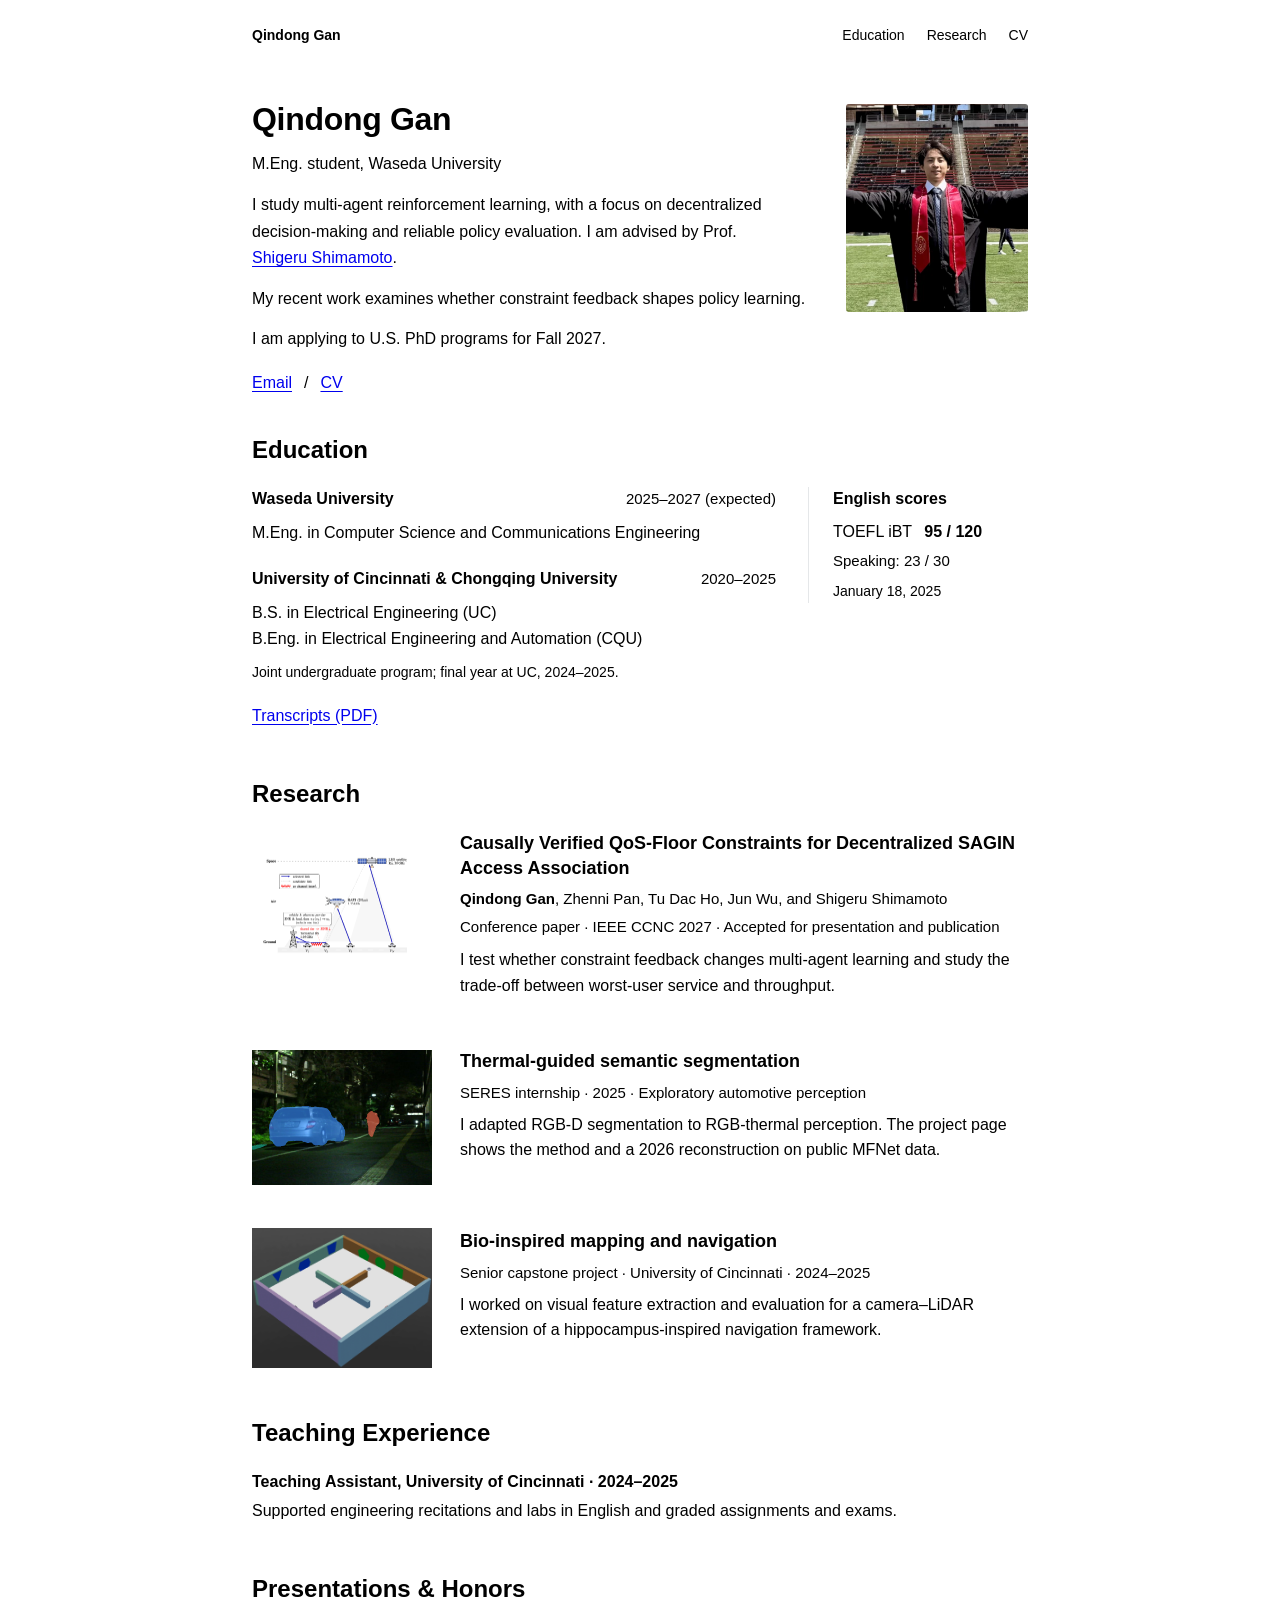
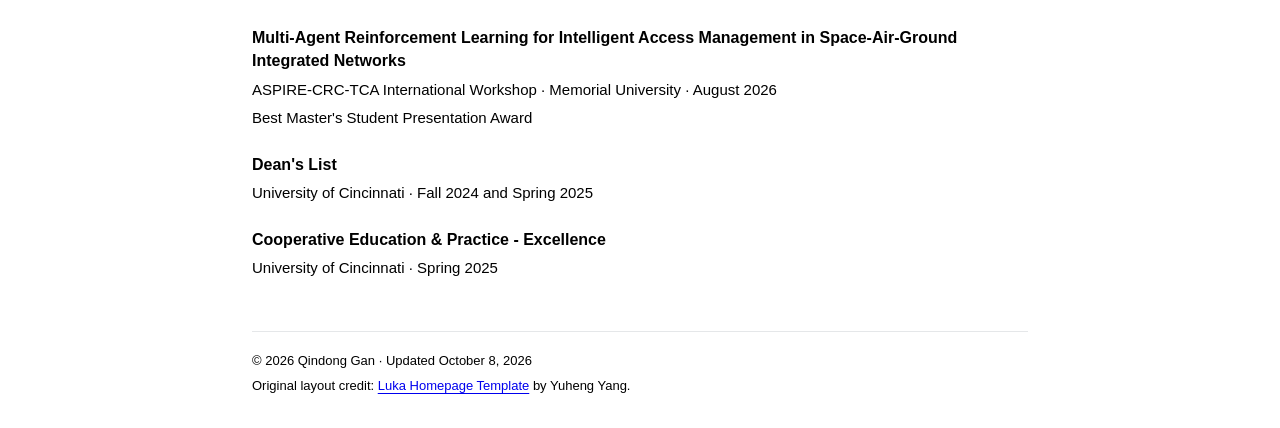
==== index.html @ e1d9bfa5 "Publish Qindong Gan's Website" ====
<!DOCTYPE html>
<html lang="en">
<head>
<meta charset="utf-8">
<meta name="viewport" content="width=device-width, initial-scale=1">
<meta name="description" content="Qindong Gan studies multi-agent reinforcement learning, decentralized decision-making, and reliable policy evaluation at Waseda University.">
<title>Qindong Gan's Website</title>
<link rel="icon" href="assets/favicon.svg" type="image/svg+xml">
<meta property="og:type" content="website">
<meta property="og:locale" content="en_US">
<meta property="og:title" content="Qindong Gan's Website">
<meta property="og:description" content="Qindong Gan studies multi-agent reinforcement learning, decentralized decision-making, and reliable policy evaluation at Waseda University.">
<meta property="og:url" content="https://ganqindong.github.io/">
<meta property="og:image" content="https://ganqindong.github.io/profile-photo.webp">
<meta property="og:image:alt" content="Qindong Gan at graduation">
<meta property="og:image:width" content="846">
<meta property="og:image:height" content="794">
<link rel="stylesheet" href="assets/site.css?v=20261008-polish">
</head>
<body>
<a class="skip-link" href="#about">Skip to content</a>
<div class="page">
<nav class="site-nav" aria-label="Main navigation">
<a class="home-link" href="./">Qindong Gan</a>
<div class="nav-links"><a href="#education">Education</a><a href="#research">Research</a><a href="Qindong_Gan_CV.pdf">CV</a></div>
</nav>
<main>
<header class="intro" id="about">
<div class="intro-copy">
<h1>Qindong Gan</h1>
<p class="role">M.Eng. student, Waseda University</p>
<div class="bio">
<p>I study multi-agent reinforcement learning, with a focus on decentralized decision-making and reliable policy evaluation. I am advised by Prof. <a href="https://www.shimamotolab.sci.waseda.ac.jp/shigeru-shimamoto/">Shigeru Shimamoto</a>.</p>
<p>My recent work examines whether constraint feedback shapes policy learning.</p>
<p class="availability">I am applying to U.S. PhD programs for Fall 2027.</p>
<nav class="contact-links" aria-label="Contact and profile links"><a href="mailto:ganqindong@fuji.waseda.jp">Email</a><a href="Qindong_Gan_CV.pdf">CV</a></nav>
</div>
</div>
<div class="portrait"><img src="profile-photo.webp" alt="Qindong Gan at graduation" width="846" height="794"></div>
</header>
<section id="education" aria-labelledby="education-title">
<h2 id="education-title">Education</h2>
<div class="education-grid">
<div>
<div class="education-list">
<div class="education-item"><h3>Waseda University</h3><span class="date">2025–2027 (expected)</span><p>M.Eng. in Computer Science and Communications Engineering</p></div>
<div class="education-item"><h3>University of Cincinnati &amp; Chongqing University</h3><span class="date">2020–2025</span><p>B.S. in Electrical Engineering (UC)<br>B.Eng. in Electrical Engineering and Automation (CQU)</p><p class="education-context">Joint undergraduate program; final year at UC, 2024–2025.</p></div>
</div>
<nav class="education-links inline-links" aria-label="Application materials"><a href="materials/Qindong_Gan_Transcripts.pdf" title="Public copy with personal identifiers removed" aria-label="Download public transcripts with personal identifiers removed">Transcripts (PDF)</a></nav>
</div>
<aside class="english-scores" aria-labelledby="english-title">
<h3 id="english-title">English scores</h3>
<p class="test-total">TOEFL iBT <strong>95 / 120</strong></p>
<p class="test-speaking">Speaking: 23 / 30</p>
<p class="test-date">January 18, 2025</p>
</aside>
</div>
</section>
<section id="research" aria-labelledby="research-title">
<h2 id="research-title">Research</h2>
<div class="project-list">
<article class="publication project-row" id="ccnc-project">
<a class="project-thumb" href="projects/constraint-feedback.html" aria-label="View the constraint feedback project"><img src="assets/projects/ccnc-system.png" alt="Satellite, aerial, and ground access links in the SAGIN simulation" width="720" height="450"></a>
<div>
<h3 id="publications"><a href="projects/constraint-feedback.html">Causally Verified QoS-Floor Constraints for Decentralized SAGIN Access Association</a></h3>
<p class="authors"><strong>Qindong Gan</strong>, Zhenni Pan, Tu Dac Ho, Jun Wu, and Shigeru Shimamoto</p>
<p class="venue">Conference paper · IEEE CCNC 2027 · Accepted for presentation and publication</p>
<p>I test whether constraint feedback changes multi-agent learning and study the trade-off between worst-user service and throughput.</p>
</div>
</article>
<article class="project-row" id="segmentation-project">
<a class="project-thumb" href="projects/rgb-thermal.html" aria-label="View the thermal-guided segmentation demonstration"><img src="assets/projects/01335N-prediction-overlay.png" loading="lazy" alt="Nighttime MFNet scene with predicted cars in blue and a person in orange, from the 2026 public-data reconstruction" width="640" height="480"></a>
<div>
<h3><a href="projects/rgb-thermal.html">Thermal-guided semantic segmentation</a></h3>
<p class="meta">SERES internship · 2025 · Exploratory automotive perception</p>
<p>I adapted RGB-D segmentation to RGB-thermal perception. The project page shows the method and a 2026 reconstruction on public MFNet data.</p>
</div>
</article>
<article class="project-row" id="robot-project">
<a class="project-thumb scene" href="projects/robot-mapping.html" aria-label="View the bio-inspired robot mapping project"><img src="assets/projects/robot-cross-arena.png" loading="lazy" alt="Webots arena with colored landmarks and a central obstacle used in the capstone evaluation" width="800" height="639"></a>
<div>
<h3><a href="projects/robot-mapping.html">Bio-inspired mapping and navigation</a></h3>
<p class="meta">Senior capstone project · University of Cincinnati · 2024–2025</p>
<p>I worked on visual feature extraction and evaluation for a camera–LiDAR extension of a hippocampus-inspired navigation framework.</p>
</div>
</article>
</div>
</section>
<section id="teaching" aria-labelledby="teaching-title">
<h2 id="teaching-title">Teaching Experience</h2>
<article class="activity-item">
<h3>Teaching Assistant, University of Cincinnati · 2024–2025</h3>
<p>Supported engineering recitations and labs in English and graded assignments and exams.</p>
</article>
</section>
<section id="presentations-honors" aria-labelledby="activities-title">
<h2 id="activities-title">Presentations &amp; Honors</h2>
<div class="activity-list">
<article class="activity-item">
<h3>Multi-Agent Reinforcement Learning for Intelligent Access Management in Space-Air-Ground Integrated Networks</h3>
<p class="activity-meta">ASPIRE-CRC-TCA International Workshop · Memorial University · August 2026</p>
<p class="activity-award">Best Master's Student Presentation Award</p>
</article>
<article class="activity-item">
<h3>Dean's List</h3>
<p class="activity-meta">University of Cincinnati · Fall 2024 and Spring 2025</p>
</article>
<article class="activity-item">
<h3>Cooperative Education &amp; Practice - Excellence</h3>
<p class="activity-meta">University of Cincinnati · Spring 2025</p>
</article>
</div>
</section>
</main>
<footer><p>© 2026 Qindong Gan · Updated October 8, 2026</p><p>Original layout credit: <a href="https://github.com/wzsyyh/luka-homepage-template">Luka Homepage Template</a> by Yuheng Yang.</p></footer>
</div>
</body>
</html>
---- assets/site.css ----
:root{color-scheme:light;--ink:#000;--muted:var(--ink);--link:#0000ee;--rule:#e5e7e9}
*{box-sizing:border-box}
html{scroll-behavior:auto}
body{margin:0;background:#fff;color:var(--ink);font:16px/1.65 Arial,Helvetica,sans-serif;-webkit-font-smoothing:antialiased}
a{color:var(--link);text-decoration:underline;text-underline-offset:3px}
a:hover{text-decoration-thickness:2px}
a:focus-visible{outline:2px solid var(--link);outline-offset:5px}
img{display:block;max-width:100%;height:auto}
p{margin:0 0 14px}
h1,h2{font-family:Arial,Helvetica,sans-serif;font-weight:700;font-style:normal}
em,i{font-style:normal}
strong{font-weight:700}
h1{margin:0 0 12px;font-size:32px;line-height:1.25;letter-spacing:-.3px}
h2{margin:0 0 22px;font-size:24px;line-height:1.25;letter-spacing:0}
h3{margin:0 0 7px;font-size:18px;line-height:1.45;font-weight:600}
section{margin:0 0 50px;scroll-margin-top:28px}
.page{width:100%;max-width:840px;margin:auto;padding:0 32px}
.site-nav{display:flex;justify-content:space-between;align-items:center;gap:20px;padding:24px 0;font-size:14px}
.site-nav .home-link{color:var(--ink);font-weight:700;white-space:nowrap}
.site-nav a,.project-row h3 a{text-decoration:none}
.site-nav a:hover,.project-row h3 a:hover,.project-row h3 a:focus-visible{text-decoration:underline}
.nav-links{display:flex;flex-wrap:wrap;gap:22px}
.nav-links a{color:var(--ink)}
.skip-link{position:absolute;left:16px;top:-80px;background:#fff;padding:10px;z-index:20}
.skip-link:focus{top:8px}
.intro{display:grid;grid-template-columns:minmax(0,1fr) 182px;gap:40px;align-items:start;padding:28px 0 38px}
.role{font-size:16px;color:var(--muted);margin-bottom:15px}
.bio p{line-height:1.65}
.bio a{white-space:nowrap}
.availability{font-size:16px;color:var(--muted)}
.contact-links{display:flex;flex-wrap:wrap;gap:0;font-size:16px;margin-top:18px}
.contact-links a+a::before{content:"/";display:inline-block;color:var(--ink);margin:0 12px}
.portrait{width:182px;height:208px;overflow:hidden;margin-top:5px;border-radius:3px}
.portrait img{width:100%;height:100%;object-fit:cover;transform:scale(2.0);transform-origin:50% 34%}
.publication{padding-bottom:1px}
.publication h3{font-size:18px;line-height:1.4;max-width:810px;margin-bottom:6px}
.publication .authors{font-size:15px;margin-bottom:4px}
.publication .venue{font-size:15px;color:var(--muted);margin-bottom:8px}
.inline-links{display:flex;flex-wrap:wrap;gap:16px;font-size:16px}
.project-list{display:grid;gap:40px}
.project-row{display:grid;grid-template-columns:180px minmax(0,1fr);gap:28px;align-items:start}
.project-thumb{display:flex;align-items:center;justify-content:center;height:140px;width:180px;overflow:hidden}
.project-thumb img{width:100%;height:100%;object-fit:contain}
.project-thumb.scene img{object-fit:cover}
.project-thumb:hover{outline:2px solid var(--link);outline-offset:4px}
.project-row h3 a{color:var(--ink)}
.project-row p{font-size:16px;line-height:1.6;margin-bottom:8px}
.project-row .meta{font-size:15px;color:var(--muted);margin-bottom:7px}
.project-row .inline-links{font-size:15px;gap:16px}
.education-list{display:grid;gap:21px}
.education-grid{display:grid;grid-template-columns:minmax(0,1fr) 220px;gap:32px;align-items:start}
.education-item{display:grid;grid-template-columns:1fr auto;gap:8px 24px}
.education-item h3{font-size:16px;margin:0}
.education-item .date{font-size:15px;color:var(--muted);white-space:nowrap}
.education-item p{grid-column:1/-1;font-size:16px;color:var(--muted);margin:0}
.education-item .education-context{font-size:14px}
.education-links{margin-top:19px}
.materials-note{font-size:14px;color:var(--muted);line-height:1.55;margin:7px 0 0}
.english-scores{padding-left:24px;border-left:1px solid var(--rule)}
.english-scores h3{font-size:16px;margin-bottom:9px}
.test-total{font-size:16px;margin:0 0 2px}
.test-total strong{margin-left:8px;font-weight:600}
.test-speaking{font-size:15px;margin:4px 0 6px}
.test-date{font-size:14px;color:var(--muted);margin:0}
.activity-list{display:grid;gap:22px}
.activity-item h3{font-size:16px;margin-bottom:5px;font-weight:600}
.activity-meta{font-size:15px;color:var(--muted);margin:0}
.activity-award{font-size:15px;margin:4px 0 0}
footer{border-top:1px solid var(--rule);padding:19px 0 28px;color:var(--muted);font-size:13px;line-height:1.6;margin-top:45px}
footer p{margin:0 0 4px}
footer a{color:var(--link)}
.detail-page{max-width:840px}
.detail-page .site-nav{border-bottom:1px solid var(--rule)}
.project{padding-top:44px}
.project-hero{text-align:center;margin:0 0 30px}
.project h1{font-size:40px;line-height:1.15;letter-spacing:-.6px;margin:0 auto 23px}
.project .meta{font-size:16px;color:var(--ink);margin:12px 0 0;line-height:1.6}
.project .institutions{font-size:17px;line-height:1.6;margin:9px 0}
.project p{font-size:16px}
.project .authors{font-size:18px;margin:0;line-height:1.8}
.project .authors a{text-decoration:none;white-space:nowrap}
.project .authors a:hover{text-decoration:underline}
.project sup{font-size:.65em;margin-left:2px}
.project-links{display:flex;justify-content:center;flex-wrap:wrap;gap:12px;font-size:16px;margin:23px 0 0}
.project-links a{display:inline-flex;align-items:center;justify-content:center;min-height:42px;padding:8px 23px;border-radius:100px;background:#363636;color:#fff;text-decoration:none;line-height:1.5}
.project-links a:hover{background:#000}
.project-section{margin:0 0 52px}
.project h2{margin:0 0 25px;font-size:30px;text-align:center}
.project h3{font-size:20px;margin:35px 0 16px}
.abstract-band{padding:39px 0 32px;margin:0 0 50px;background:#f5f5f5;box-shadow:0 0 0 100vmax #f5f5f5;clip-path:inset(0 -100vmax)}
.abstract-inner{max-width:740px;margin:auto}
.abstract-inner p{line-height:1.75}
.project .abstract-inner .result-note{font-size:16px}
.visual{margin:32px 0;min-width:0}
.visual-label{display:block;font-size:16px;font-weight:600;margin-bottom:13px}
.visual>a{display:block}
.visual img{width:100%;height:auto;object-fit:contain}
.visual.network img{max-height:385px}
.visual picture{display:block}
.visual figcaption{color:var(--ink);font-size:15px;line-height:1.6;margin-top:13px}
.project-teaser{margin:32px 0 41px}
.project-teaser figcaption{text-align:center}
.teaser-pair{display:grid;grid-template-columns:1fr 1fr;gap:20px}
.teaser-pair .visual-label{text-align:center}
.teaser-pair a{display:block}
.visual-grid{display:grid;grid-template-columns:1fr 1fr;gap:24px}
.visual-grid .visual{margin:17px 0 20px}
.visual-grid .visual img{height:244px;object-fit:contain}
.workflow{list-style:none;display:grid;grid-template-columns:repeat(4,minmax(0,1fr));gap:22px;margin:24px 0 14px;padding:0}
.workflow li{position:relative;padding:14px;border:1px solid var(--rule);font-size:15px;line-height:1.5}
.workflow li:not(:last-child)::after{content:"→";position:absolute;right:-21px;top:50%;transform:translateY(-50%);font-size:20px}
.workflow strong{display:block;font-size:16px;color:var(--ink);margin-bottom:6px}
.result-note,.team-note{font-size:15px;color:var(--muted);line-height:1.6}
.key-finding{font-size:16px;padding-left:17px;border-left:2px solid var(--rule);margin-top:22px}
.result-table-wrap{overflow-x:auto;margin:32px 0 13px;scroll-margin-top:24px}
.result-table{width:100%;border-collapse:collapse;min-width:550px;font-size:15px;line-height:1.5}
.result-table caption{text-align:left;font-weight:600;padding:0 0 14px;font-size:16px}
.result-table th,.result-table td{text-align:right;padding:11px 9px;border-bottom:1px solid var(--rule);white-space:nowrap}
.result-table th:first-child,.result-table td:first-child{text-align:left;white-space:normal;padding-left:0}
.result-table thead th{border-top:1px solid var(--ink);border-bottom:1px solid var(--ink);font-weight:500}
.result-table tbody th{font-weight:400}
.result-table .focus-row th,.result-table .focus-row td{font-weight:600}
.section-year{color:var(--muted);font-size:.75em}
.rgbt-metrics{min-width:0}
.rgbt-metrics .metric-scope{display:block;color:var(--muted);font-size:14px;margin-top:3px}
.experiments{margin:31px 0;padding-top:18px;border-top:1px solid var(--rule)}
.experiments summary{cursor:pointer;font-size:16px;color:var(--link)}
.detail-next{display:flex;flex-wrap:wrap;justify-content:space-between;gap:20px;margin-top:41px;padding-top:21px;border-top:1px solid var(--rule);font-size:16px}
@media(max-width:720px){
  .page{padding:0 26px}
  .intro{grid-template-columns:minmax(0,1fr) 150px;gap:30px}
  .portrait{width:150px;height:177px}
  h1{font-size:32px}
  .project-row{grid-template-columns:170px minmax(0,1fr);gap:23px}
  .project-thumb{width:170px;height:130px}
  .education-grid{grid-template-columns:1fr;gap:24px}
  .english-scores{padding:18px 0 0;border-left:0;border-top:1px solid var(--rule);max-width:350px}
}
@media(max-width:560px){
  .page{padding:0 22px}
  .site-nav{padding:21px 0 17px;gap:12px;font-size:14px}
  .nav-links{gap:16px}
  .intro{grid-template-columns:1fr 111px;gap:8px 19px;padding-top:26px;padding-bottom:35px}
  .intro-copy{display:contents}
  .intro h1{grid-column:1;grid-row:1;font-size:28px;align-self:end;margin-bottom:3px}
  .intro .role{grid-column:1;grid-row:2;font-size:14px;margin-bottom:0;align-self:start}
  .portrait{grid-column:2;grid-row:1/3;width:111px;height:131px;margin-top:0}
  .bio{grid-column:1/-1;grid-row:3;margin-top:17px;font-size:16px}
  .availability{font-size:16px}
  .contact-links{font-size:16px;margin-top:18px}
  .contact-links a+a::before{margin:0 9px}
  h2{font-size:22px;margin-bottom:21px}
  section{margin-bottom:37px}
  .publication .authors,.publication .venue{font-size:15px}
  .project-list{gap:30px}
  .project-row{grid-template-columns:105px minmax(0,1fr);gap:14px 17px}
  .project-row>div{display:contents}
  .project-row .project-thumb{grid-column:1;grid-row:1}
  .project-row h3{grid-column:2;grid-row:1;align-self:center}
  .project-row p,.project-row .inline-links{grid-column:1/-1}
  .project-thumb{width:105px;height:103px;margin-top:4px}
  .project-row h3{font-size:18px;line-height:1.4}
  .publication h3{font-size:18px}
  .project-row .meta{font-size:15px}
  .project-row p{font-size:16px;line-height:1.55}
  .project-row .inline-links{font-size:15px;gap:12px}
  .education-item{grid-template-columns:1fr;gap:3px}
  .education-item h3{font-size:16px}
  .education-item .date{grid-row:2}
  .education-item p{grid-row:auto;font-size:16px}
  .project{padding-top:29px}
  .project h1{font-size:29px;line-height:1.2;letter-spacing:-.3px;margin-bottom:20px}
  .project .meta{font-size:15px}
  .project .authors{font-size:17px}
  .project .institutions{font-size:16px}
  .project h2{font-size:26px;margin-bottom:21px}
  .project-links{gap:9px;margin-top:20px}
  .project-links a{font-size:15px;padding:8px 17px}
  .project-teaser{margin:28px 0 34px}
  .abstract-band{padding:32px 0 24px;margin-bottom:38px}
  .project-section{margin-bottom:39px}
  .teaser-pair{gap:12px}
  .teaser-pair .visual-label{font-size:15px}
  .project p{font-size:16px}
  .project .result-note,.project .team-note{font-size:15px}
  .visual-grid{grid-template-columns:1fr;gap:0}
  .visual-grid .visual img{height:auto}
  .workflow{grid-template-columns:1fr;gap:24px}
  .workflow li:not(:last-child)::after{content:"↓";right:auto;left:50%;top:auto;bottom:-26px;transform:translateX(-50%)}
  .detail-page .nav-links{gap:13px}
  .rgbt-metrics{font-size:14px}
  .rgbt-metrics th,.rgbt-metrics td{padding:10px 5px}
  .rgbt-metrics .metric-scope{font-size:14px}
  .ccnc-table{display:block;min-width:0}
  .ccnc-table caption{display:block;width:100%}
  .ccnc-table thead{position:absolute;width:1px;height:1px;overflow:hidden;clip-path:inset(50%);white-space:nowrap}
  .ccnc-table tbody{display:block;border-top:1px solid var(--ink)}
  .ccnc-table tbody tr{display:grid;grid-template-columns:repeat(3,minmax(0,1fr));gap:0 12px;padding:12px 0;border-bottom:1px solid var(--rule)}
  .ccnc-table tbody th{grid-column:1/-1;padding:0 0 7px;font-weight:500;border:0}
  .ccnc-table tbody td{padding:0;text-align:left;white-space:normal;border:0}
  .ccnc-table tbody td::before{content:attr(data-label);display:block;min-height:3em;margin-bottom:3px;font-size:13px;line-height:1.5;font-weight:400;color:var(--muted)}
  .ccnc-table .focus-row th{font-weight:600}
}
@media(prefers-reduced-motion:reduce){html{scroll-behavior:auto}}
@media(max-width:380px){
  .site-nav{gap:8px}
  .nav-links{gap:8px;flex-wrap:nowrap}
  .publication h3{grid-column:1/-1;grid-row:1}
  .publication .project-thumb{grid-column:1/-1;grid-row:2;width:100%;height:160px;margin-top:0}
}

/* Robot capstone media */
.robot-demos.visual-grid .visual.camera-replay img{width:224px;height:224px;margin:10px auto;object-fit:contain}
.robot-project .replay-toggle{display:block;margin:10px auto 0;padding:4px 8px;border:0;background:transparent;color:var(--link);font:15px/1.5 Arial,Helvetica,sans-serif;cursor:pointer;text-decoration:underline;text-underline-offset:3px}
.robot-project .replay-toggle:focus-visible{outline:2px solid var(--link);outline-offset:3px}
.robot-project .robot-video video{display:block;width:100%;height:auto;background:#f2f3f3}
.robot-context.visual-grid .visual img{height:auto}
.robot-project .robot-results img{height:290px;object-fit:contain}
.robot-project .place-fields{margin-top:27px}
@media(max-width:560px){.robot-project .robot-results img{height:auto}.robot-project .camera-replay{margin-top:24px}}

/* Robot capstone: explanatory animation and enlarged archived maps */
.robot-project .robot-workflow{margin:22px 0 18px}
.robot-project .robot-method{font-size:16px;color:var(--muted)}
.robot-demos.visual-grid .visual.arena-replay img{height:268px;object-fit:contain}
.robot-demos.visual-grid .visual.camera-replay img{margin:22px auto}
.robot-project .robot-field-heading{margin:26px 0 12px;font-size:20px}
.robot-project .robot-field-key{font-size:16px;color:var(--muted)}
.robot-project .robot-cell-cards{gap:35px}
.robot-project .robot-cell-cards .visual{margin:15px 0 20px}
.robot-project .cell-map{position:relative;display:block;aspect-ratio:286 / 264;overflow:hidden}
.robot-project .cell-map img{position:absolute;top:-7.5757576%;left:0;width:500%;max-width:none;height:auto}
.robot-project .cell-41 img{transform:translateX(-20%)}
.robot-project .cell-42 img{transform:translateX(-40%)}
.robot-project .robot-outcome{font-size:16px;margin-top:8px}
.robot-project .platform-context{font-size:16px;margin-top:18px}
@media(max-width:560px){
 .robot-demos.visual-grid .visual.arena-replay img{height:auto}
 .robot-demos.visual-grid .visual.camera-replay img{margin:10px auto}
 .robot-project .robot-cell-cards{gap:0}
 .robot-project .robot-field-key,.robot-project .robot-outcome,.robot-project .robot-method{font-size:16px}
}

/* RGB-T: native labels stay readable independently of the image size. */
.comparison-scene{margin:30px 0 42px}
.project .comparison-scene h3{margin:0 0 20px;font-size:20px}
.comparison-inputs,.comparison-predictions{display:grid;gap:20px}
.comparison-inputs{grid-template-columns:repeat(2,minmax(0,1fr));margin-bottom:24px}
.comparison-predictions{grid-template-columns:repeat(3,minmax(0,1fr))}
.comparison-panel{min-width:0}
.comparison-panel .visual-label{text-align:center;font-size:16px;margin-bottom:10px}
.comparison-panel a{display:block}
.comparison-panel svg{display:block;width:100%;height:auto}
.comparison-key{display:flex;flex-wrap:wrap;gap:18px;margin:18px 0;font-size:16px}
.comparison-key span{display:inline-flex;align-items:center;gap:8px}
.comparison-key i{width:13px;height:13px;border-radius:2px}
@media(max-width:560px){
 .comparison-inputs{gap:12px}
 .comparison-predictions{grid-template-columns:1fr;gap:24px}
 .comparison-scene{margin-bottom:35px}
 .comparison-key{gap:12px;font-size:15px}
}
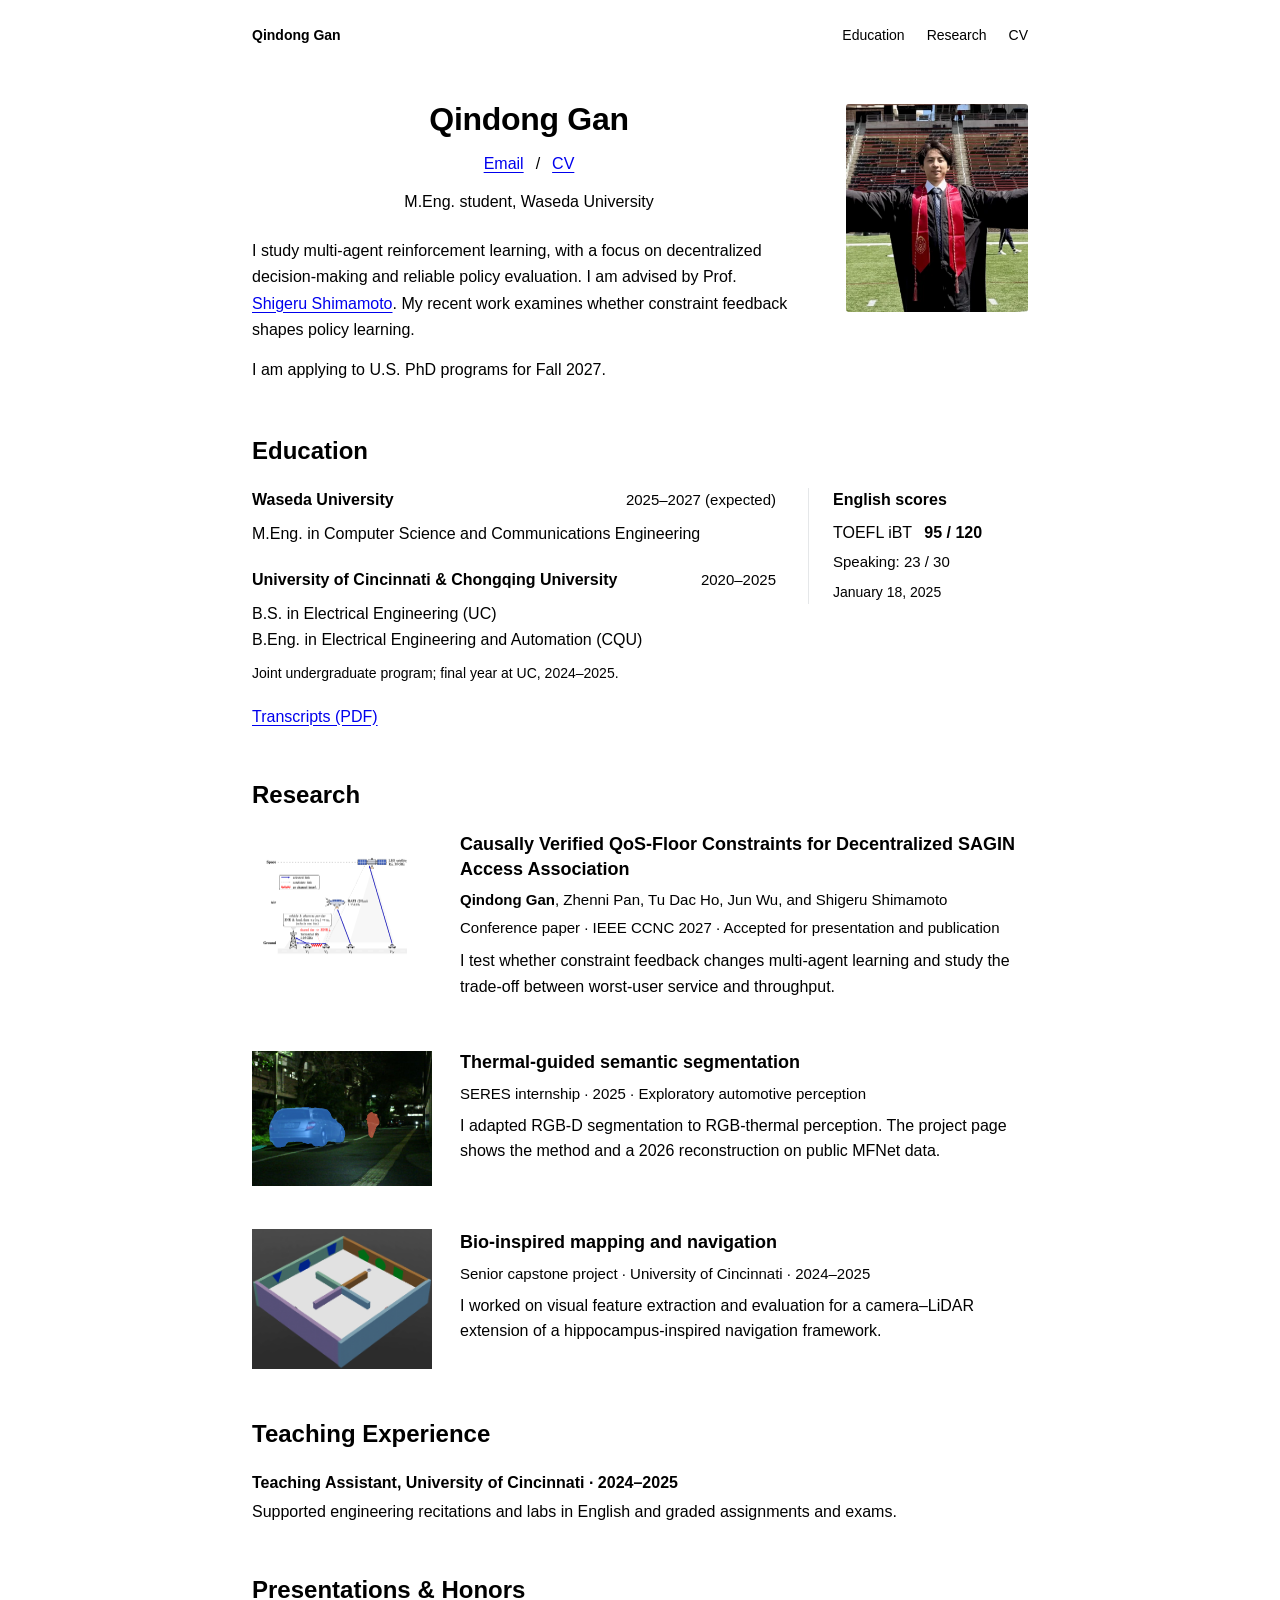
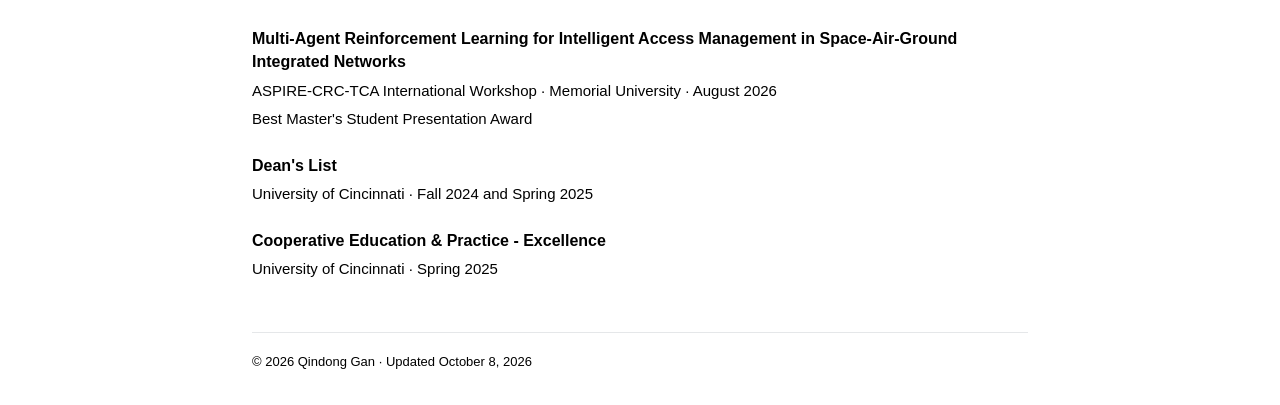
==== commit 291e885a: "Center homepage identity and simplify introduction" ====
--- a/index.html
+++ b/index.html
@@ -15,7 +15,8 @@
 <meta property="og:image:alt" content="Qindong Gan at graduation">
 <meta property="og:image:width" content="846">
 <meta property="og:image:height" content="794">
-<link rel="stylesheet" href="assets/site.css?v=20261008-polish">
+<link rel="stylesheet" href="assets/site.css?v=20261008-intro">
+<!-- Original template attribution and license: THIRD_PARTY_NOTICES.md -->
 </head>
 <body>
 <a class="skip-link" href="#about">Skip to content</a>
@@ -27,13 +28,14 @@
 <main>
 <header class="intro" id="about">
 <div class="intro-copy">
+<div class="intro-identity">
 <h1>Qindong Gan</h1>
+<nav class="contact-links" aria-label="Contact and profile links"><a href="mailto:ganqindong@fuji.waseda.jp">Email</a><a href="Qindong_Gan_CV.pdf">CV</a></nav>
 <p class="role">M.Eng. student, Waseda University</p>
+</div>
 <div class="bio">
-<p>I study multi-agent reinforcement learning, with a focus on decentralized decision-making and reliable policy evaluation. I am advised by Prof. <a href="https://www.shimamotolab.sci.waseda.ac.jp/shigeru-shimamoto/">Shigeru Shimamoto</a>.</p>
-<p>My recent work examines whether constraint feedback shapes policy learning.</p>
+<p>I study multi-agent reinforcement learning, with a focus on decentralized decision-making and reliable policy evaluation. I am advised by Prof. <a href="https://www.shimamotolab.sci.waseda.ac.jp/shigeru-shimamoto/">Shigeru Shimamoto</a>. My recent work examines whether constraint feedback shapes policy learning.</p>
 <p class="availability">I am applying to U.S. PhD programs for Fall 2027.</p>
-<nav class="contact-links" aria-label="Contact and profile links"><a href="mailto:ganqindong@fuji.waseda.jp">Email</a><a href="Qindong_Gan_CV.pdf">CV</a></nav>
 </div>
 </div>
 <div class="portrait"><img src="profile-photo.webp" alt="Qindong Gan at graduation" width="846" height="794"></div>
@@ -112,7 +114,7 @@
 </div>
 </section>
 </main>
-<footer><p>© 2026 Qindong Gan · Updated October 8, 2026</p><p>Original layout credit: <a href="https://github.com/wzsyyh/luka-homepage-template">Luka Homepage Template</a> by Yuheng Yang.</p></footer>
+<footer><p>© 2026 Qindong Gan · Updated October 8, 2026</p></footer>
 </div>
 </body>
 </html>
--- a/assets/site.css
+++ b/assets/site.css
@@ -24,6 +24,9 @@
 .skip-link{position:absolute;left:16px;top:-80px;background:#fff;padding:10px;z-index:20}
 .skip-link:focus{top:8px}
 .intro{display:grid;grid-template-columns:minmax(0,1fr) 182px;gap:40px;align-items:start;padding:28px 0 38px}
+.intro-identity{text-align:center;margin-bottom:22px}
+.intro-identity .contact-links{justify-content:center;margin-top:0}
+.intro-identity .role{margin:12px 0 0}
 .role{font-size:16px;color:var(--muted);margin-bottom:15px}
 .bio p{line-height:1.65}
 .bio a{white-space:nowrap}
@@ -142,10 +145,11 @@
   .nav-links{gap:16px}
   .intro{grid-template-columns:1fr 111px;gap:8px 19px;padding-top:26px;padding-bottom:35px}
   .intro-copy{display:contents}
-  .intro h1{grid-column:1;grid-row:1;font-size:28px;align-self:end;margin-bottom:3px}
-  .intro .role{grid-column:1;grid-row:2;font-size:14px;margin-bottom:0;align-self:start}
-  .portrait{grid-column:2;grid-row:1/3;width:111px;height:131px;margin-top:0}
-  .bio{grid-column:1/-1;grid-row:3;margin-top:17px;font-size:16px}
+  .intro-identity{grid-column:1;grid-row:1;margin-bottom:0;align-self:center}
+  .intro h1{font-size:28px;margin-bottom:10px}
+  .intro .role{font-size:14px;margin:10px 0 0}
+  .portrait{grid-column:2;grid-row:1;width:111px;height:131px;margin-top:0}
+  .bio{grid-column:1/-1;grid-row:2;margin-top:17px;font-size:16px}
   .availability{font-size:16px}
   .contact-links{font-size:16px;margin-top:18px}
   .contact-links a+a::before{margin:0 9px}
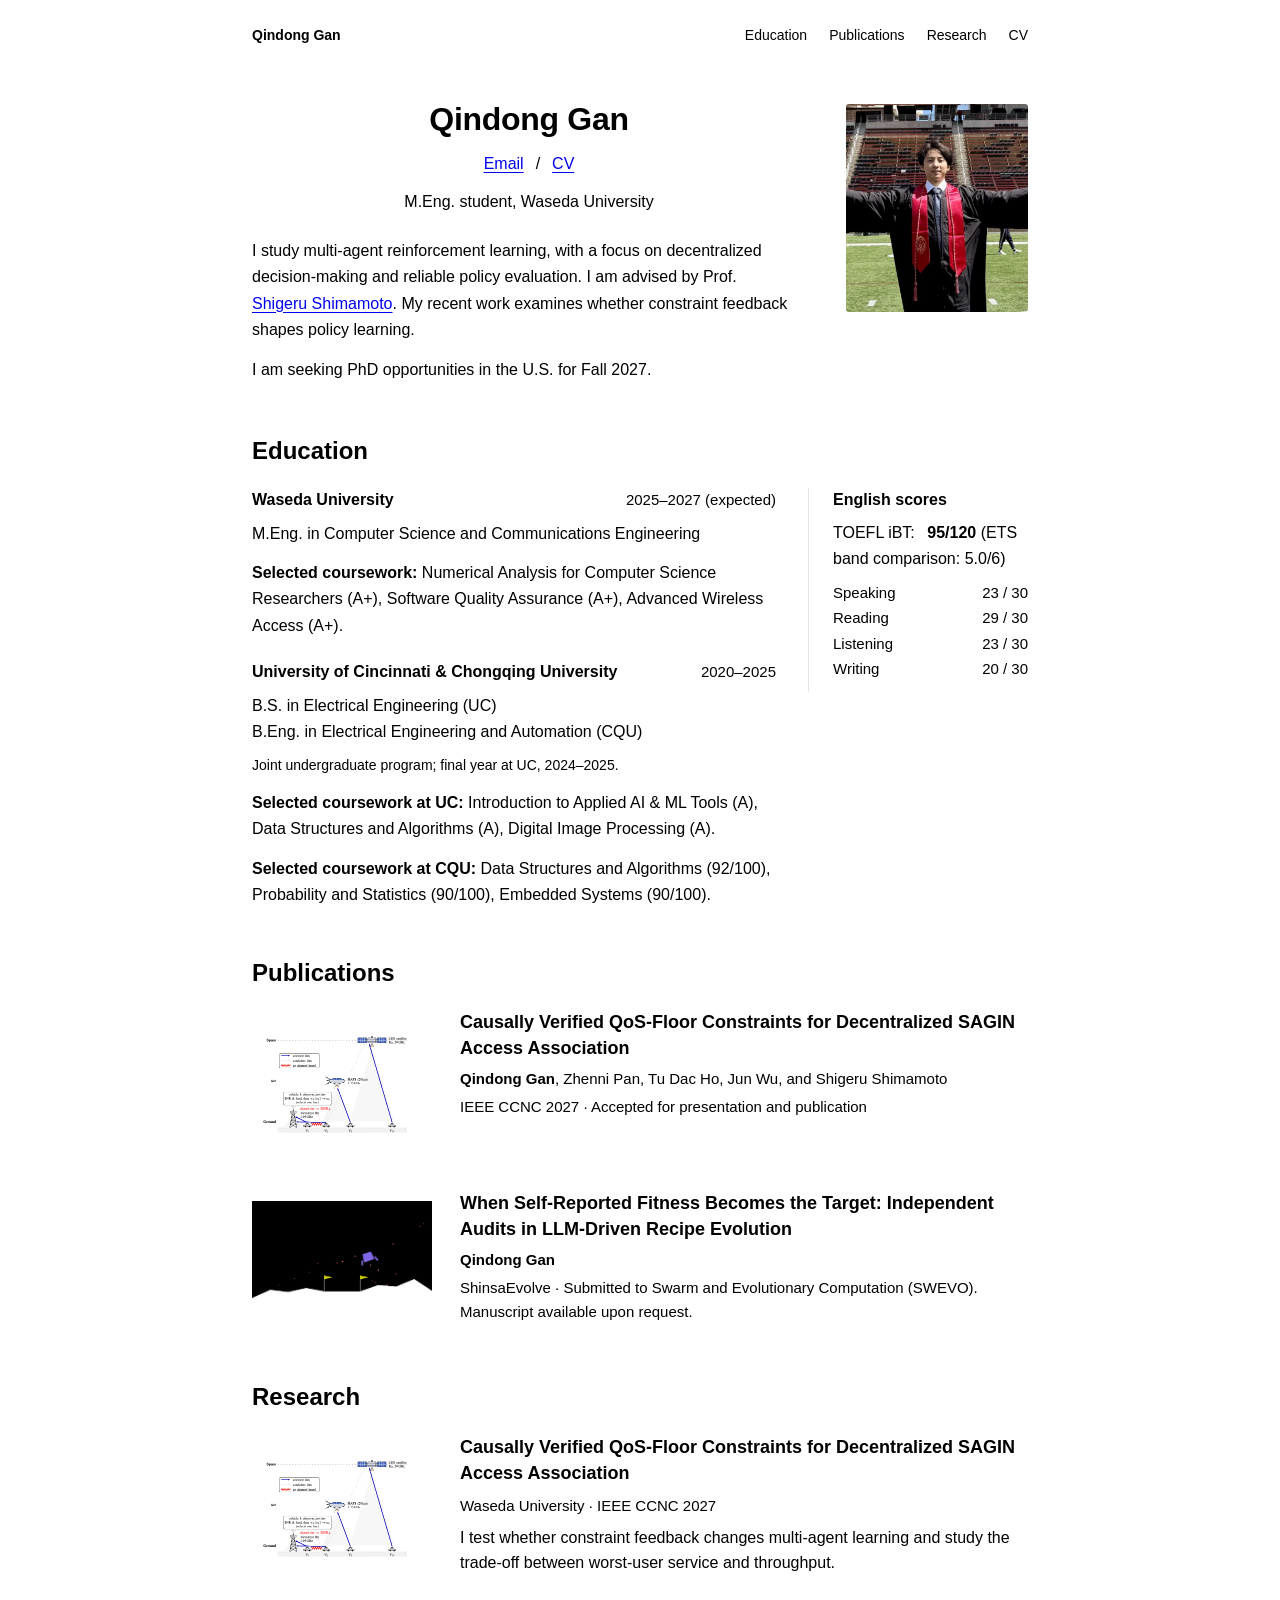
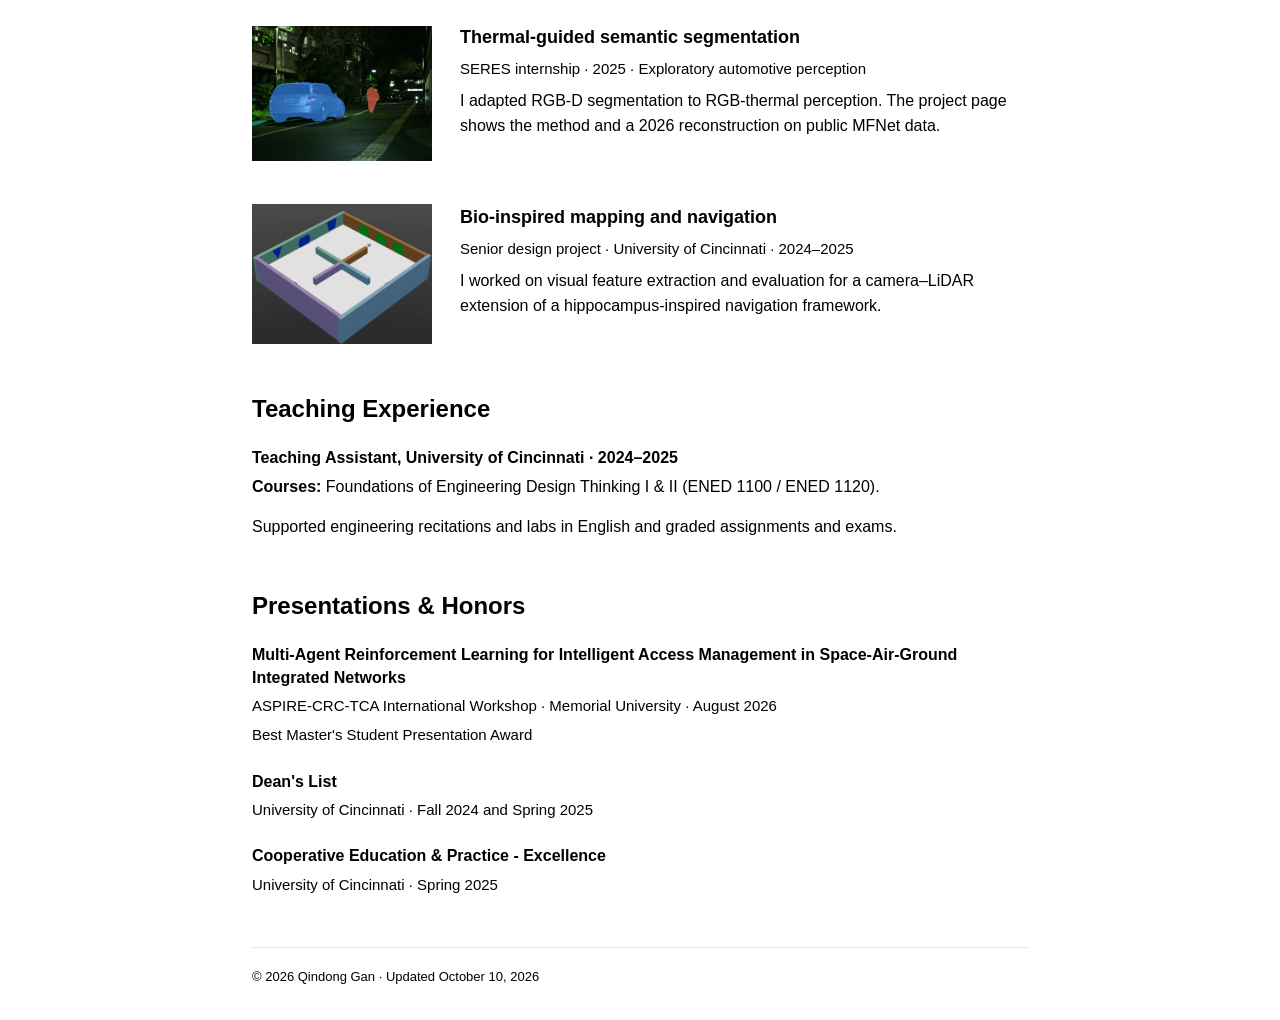
==== commit fa2bd293: "Publish publications, coursework, teaching and score updates" ====
--- a/index.html
+++ b/index.html
@@ -15,15 +15,15 @@
 <meta property="og:image:alt" content="Qindong Gan at graduation">
 <meta property="og:image:width" content="846">
 <meta property="og:image:height" content="794">
-<link rel="stylesheet" href="assets/site.css?v=20261008-intro">
+<link rel="stylesheet" href="assets/site.css?v=20261010-publication-images">
 <!-- Original template attribution and license: THIRD_PARTY_NOTICES.md -->
 </head>
-<body>
+<body class="home-page">
 <a class="skip-link" href="#about">Skip to content</a>
 <div class="page">
 <nav class="site-nav" aria-label="Main navigation">
 <a class="home-link" href="./">Qindong Gan</a>
-<div class="nav-links"><a href="#education">Education</a><a href="#research">Research</a><a href="Qindong_Gan_CV.pdf">CV</a></div>
+<div class="nav-links"><a href="#education">Education</a><a href="#publications">Publications</a><a href="#research">Research</a><a href="Qindong_Gan_CV.pdf">CV</a></div>
 </nav>
 <main>
 <header class="intro" id="about">
@@ -35,7 +35,7 @@
 </div>
 <div class="bio">
 <p>I study multi-agent reinforcement learning, with a focus on decentralized decision-making and reliable policy evaluation. I am advised by Prof. <a href="https://www.shimamotolab.sci.waseda.ac.jp/shigeru-shimamoto/">Shigeru Shimamoto</a>. My recent work examines whether constraint feedback shapes policy learning.</p>
-<p class="availability">I am applying to U.S. PhD programs for Fall 2027.</p>
+<p class="availability">I am seeking PhD opportunities in the U.S. for Fall 2027.</p>
 </div>
 </div>
 <div class="portrait"><img src="profile-photo.webp" alt="Qindong Gan at graduation" width="846" height="794"></div>
@@ -45,28 +45,51 @@
 <div class="education-grid">
 <div>
 <div class="education-list">
-<div class="education-item"><h3>Waseda University</h3><span class="date">2025–2027 (expected)</span><p>M.Eng. in Computer Science and Communications Engineering</p></div>
-<div class="education-item"><h3>University of Cincinnati &amp; Chongqing University</h3><span class="date">2020–2025</span><p>B.S. in Electrical Engineering (UC)<br>B.Eng. in Electrical Engineering and Automation (CQU)</p><p class="education-context">Joint undergraduate program; final year at UC, 2024–2025.</p></div>
+<div class="education-item"><h3>Waseda University</h3><span class="date">2025–2027 (expected)</span><p>M.Eng. in Computer Science and Communications Engineering</p><p class="coursework"><strong>Selected coursework:</strong> Numerical Analysis for Computer Science Researchers (A+), Software Quality Assurance (A+), Advanced Wireless Access (A+).</p></div>
+<div class="education-item"><h3>University of Cincinnati &amp; Chongqing University</h3><span class="date">2020–2025</span><p>B.S. in Electrical Engineering (UC)<br>B.Eng. in Electrical Engineering and Automation (CQU)</p><p class="education-context">Joint undergraduate program; final year at UC, 2024–2025.</p><p class="coursework"><strong>Selected coursework at UC:</strong> Introduction to Applied AI &amp; ML Tools (A), Data Structures and Algorithms (A), Digital Image Processing (A).</p><p class="coursework"><strong>Selected coursework at CQU:</strong> Data Structures and Algorithms (92/100), Probability and Statistics (90/100), Embedded Systems (90/100).</p></div>
 </div>
-<nav class="education-links inline-links" aria-label="Application materials"><a href="materials/Qindong_Gan_Transcripts.pdf" title="Public copy with personal identifiers removed" aria-label="Download public transcripts with personal identifiers removed">Transcripts (PDF)</a></nav>
 </div>
 <aside class="english-scores" aria-labelledby="english-title">
 <h3 id="english-title">English scores</h3>
-<p class="test-total">TOEFL iBT <strong>95 / 120</strong></p>
-<p class="test-speaking">Speaking: 23 / 30</p>
-<p class="test-date">January 18, 2025</p>
+<p class="test-total">TOEFL iBT: <strong>95/120</strong> (ETS band comparison: 5.0/6)</p>
+<dl class="test-sections">
+<div><dt>Speaking</dt><dd>23 / 30</dd></div>
+<div><dt>Reading</dt><dd>29 / 30</dd></div>
+<div><dt>Listening</dt><dd>23 / 30</dd></div>
+<div><dt>Writing</dt><dd>20 / 30</dd></div>
+</dl>
 </aside>
+</div>
+</section>
+<section id="publications" aria-labelledby="publications-title">
+<h2 id="publications-title">Publications</h2>
+<div class="publication-list">
+<article class="publication publication-entry project-row">
+<a class="project-thumb" href="projects/constraint-feedback.html" aria-label="View the CCNC constraint feedback paper project"><img src="assets/projects/ccnc-system.png" loading="lazy" alt="Satellite, aerial, and ground access links in the SAGIN simulation" width="720" height="450"></a>
+<div>
+<h3><a href="projects/constraint-feedback.html">Causally Verified QoS-Floor Constraints for Decentralized SAGIN Access Association</a></h3>
+<p class="authors"><strong>Qindong Gan</strong>, Zhenni Pan, Tu Dac Ho, Jun Wu, and Shigeru Shimamoto</p>
+<p class="venue">IEEE CCNC 2027 · Accepted for presentation and publication</p>
+</div>
+</article>
+<article class="publication publication-entry project-row">
+<figure class="project-thumb"><img src="assets/projects/shinsaevolve-lunarlander.png" loading="lazy" alt="LunarLander environment from an archived ShinsaEvolve audit replay" width="400" height="267"></figure>
+<div>
+<h3>When Self-Reported Fitness Becomes the Target: Independent Audits in LLM-Driven Recipe Evolution</h3>
+<p class="authors"><strong>Qindong Gan</strong></p>
+<p class="venue">ShinsaEvolve · Submitted to Swarm and Evolutionary Computation (SWEVO).<br>Manuscript available upon request.</p>
+</div>
+</article>
 </div>
 </section>
 <section id="research" aria-labelledby="research-title">
 <h2 id="research-title">Research</h2>
 <div class="project-list">
-<article class="publication project-row" id="ccnc-project">
+<article class="project-row" id="ccnc-project">
 <a class="project-thumb" href="projects/constraint-feedback.html" aria-label="View the constraint feedback project"><img src="assets/projects/ccnc-system.png" alt="Satellite, aerial, and ground access links in the SAGIN simulation" width="720" height="450"></a>
 <div>
-<h3 id="publications"><a href="projects/constraint-feedback.html">Causally Verified QoS-Floor Constraints for Decentralized SAGIN Access Association</a></h3>
-<p class="authors"><strong>Qindong Gan</strong>, Zhenni Pan, Tu Dac Ho, Jun Wu, and Shigeru Shimamoto</p>
-<p class="venue">Conference paper · IEEE CCNC 2027 · Accepted for presentation and publication</p>
+<h3><a href="projects/constraint-feedback.html">Causally Verified QoS-Floor Constraints for Decentralized SAGIN Access Association</a></h3>
+<p class="meta">Waseda University · IEEE CCNC 2027</p>
 <p>I test whether constraint feedback changes multi-agent learning and study the trade-off between worst-user service and throughput.</p>
 </div>
 </article>
@@ -79,10 +102,10 @@
 </div>
 </article>
 <article class="project-row" id="robot-project">
-<a class="project-thumb scene" href="projects/robot-mapping.html" aria-label="View the bio-inspired robot mapping project"><img src="assets/projects/robot-cross-arena.png" loading="lazy" alt="Webots arena with colored landmarks and a central obstacle used in the capstone evaluation" width="800" height="639"></a>
+<a class="project-thumb scene" href="projects/robot-mapping.html" aria-label="View the bio-inspired robot mapping project"><img src="assets/projects/robot-cross-arena.png" loading="lazy" alt="Webots arena with colored landmarks and a central obstacle used in the senior design evaluation" width="800" height="639"></a>
 <div>
 <h3><a href="projects/robot-mapping.html">Bio-inspired mapping and navigation</a></h3>
-<p class="meta">Senior capstone project · University of Cincinnati · 2024–2025</p>
+<p class="meta">Senior design project · University of Cincinnati · 2024–2025</p>
 <p>I worked on visual feature extraction and evaluation for a camera–LiDAR extension of a hippocampus-inspired navigation framework.</p>
 </div>
 </article>
@@ -92,6 +115,7 @@
 <h2 id="teaching-title">Teaching Experience</h2>
 <article class="activity-item">
 <h3>Teaching Assistant, University of Cincinnati · 2024–2025</h3>
+<p><strong>Courses:</strong> Foundations of Engineering Design Thinking I &amp; II (ENED 1100 / ENED 1120).</p>
 <p>Supported engineering recitations and labs in English and graded assignments and exams.</p>
 </article>
 </section>
@@ -114,7 +138,7 @@
 </div>
 </section>
 </main>
-<footer><p>© 2026 Qindong Gan · Updated October 8, 2026</p></footer>
+<footer><p>© 2026 Qindong Gan · Updated October 10, 2026</p></footer>
 </div>
 </body>
 </html>
--- a/assets/site.css
+++ b/assets/site.css
@@ -39,13 +39,17 @@
 .publication h3{font-size:18px;line-height:1.4;max-width:810px;margin-bottom:6px}
 .publication .authors{font-size:15px;margin-bottom:4px}
 .publication .venue{font-size:15px;color:var(--muted);margin-bottom:8px}
+.publication-list{display:grid;gap:40px}
+.publication-entry h3 a{color:var(--ink);text-decoration:none}
+.publication-entry h3 a:hover,.publication-entry h3 a:focus-visible{text-decoration:underline}
+.publication-entry p:last-child{margin-bottom:0}
 .inline-links{display:flex;flex-wrap:wrap;gap:16px;font-size:16px}
 .project-list{display:grid;gap:40px}
 .project-row{display:grid;grid-template-columns:180px minmax(0,1fr);gap:28px;align-items:start}
-.project-thumb{display:flex;align-items:center;justify-content:center;height:140px;width:180px;overflow:hidden}
+.project-thumb{display:flex;align-items:center;justify-content:center;height:140px;width:180px;margin:0;overflow:hidden}
 .project-thumb img{width:100%;height:100%;object-fit:contain}
 .project-thumb.scene img{object-fit:cover}
-.project-thumb:hover{outline:2px solid var(--link);outline-offset:4px}
+a.project-thumb:hover{outline:2px solid var(--link);outline-offset:4px}
 .project-row h3 a{color:var(--ink)}
 .project-row p{font-size:16px;line-height:1.6;margin-bottom:8px}
 .project-row .meta{font-size:15px;color:var(--muted);margin-bottom:7px}
@@ -57,6 +61,7 @@
 .education-item .date{font-size:15px;color:var(--muted);white-space:nowrap}
 .education-item p{grid-column:1/-1;font-size:16px;color:var(--muted);margin:0}
 .education-item .education-context{font-size:14px}
+.education-item .coursework{margin-top:5px;line-height:1.65}
 .education-links{margin-top:19px}
 .materials-note{font-size:14px;color:var(--muted);line-height:1.55;margin:7px 0 0}
 .english-scores{padding-left:24px;border-left:1px solid var(--rule)}
@@ -64,6 +69,9 @@
 .test-total{font-size:16px;margin:0 0 2px}
 .test-total strong{margin-left:8px;font-weight:600}
 .test-speaking{font-size:15px;margin:4px 0 6px}
+.test-sections{margin:7px 0 10px;font-size:15px;line-height:1.7}
+.test-sections div{display:grid;grid-template-columns:1fr auto;gap:14px}
+.test-sections dt,.test-sections dd{margin:0}
 .test-date{font-size:14px;color:var(--muted);margin:0}
 .activity-list{display:grid;gap:22px}
 .activity-item h3{font-size:16px;margin-bottom:5px;font-weight:600}
@@ -143,6 +151,8 @@
   .page{padding:0 22px}
   .site-nav{padding:21px 0 17px;gap:12px;font-size:14px}
   .nav-links{gap:16px}
+  .home-page .site-nav{align-items:flex-start}
+  .home-page .nav-links{display:grid;grid-template-columns:repeat(2,max-content);gap:3px 12px;text-align:right}
   .intro{grid-template-columns:1fr 111px;gap:8px 19px;padding-top:26px;padding-bottom:35px}
   .intro-copy{display:contents}
   .intro-identity{grid-column:1;grid-row:1;margin-bottom:0;align-self:center}
@@ -157,6 +167,7 @@
   section{margin-bottom:37px}
   .publication .authors,.publication .venue{font-size:15px}
   .project-list{gap:30px}
+  .publication-list{gap:30px}
   .project-row{grid-template-columns:105px minmax(0,1fr);gap:14px 17px}
   .project-row>div{display:contents}
   .project-row .project-thumb{grid-column:1;grid-row:1}
@@ -209,8 +220,6 @@
 @media(max-width:380px){
   .site-nav{gap:8px}
   .nav-links{gap:8px;flex-wrap:nowrap}
-  .publication h3{grid-column:1/-1;grid-row:1}
-  .publication .project-thumb{grid-column:1/-1;grid-row:2;width:100%;height:160px;margin-top:0}
 }
 
 /* Robot capstone media */
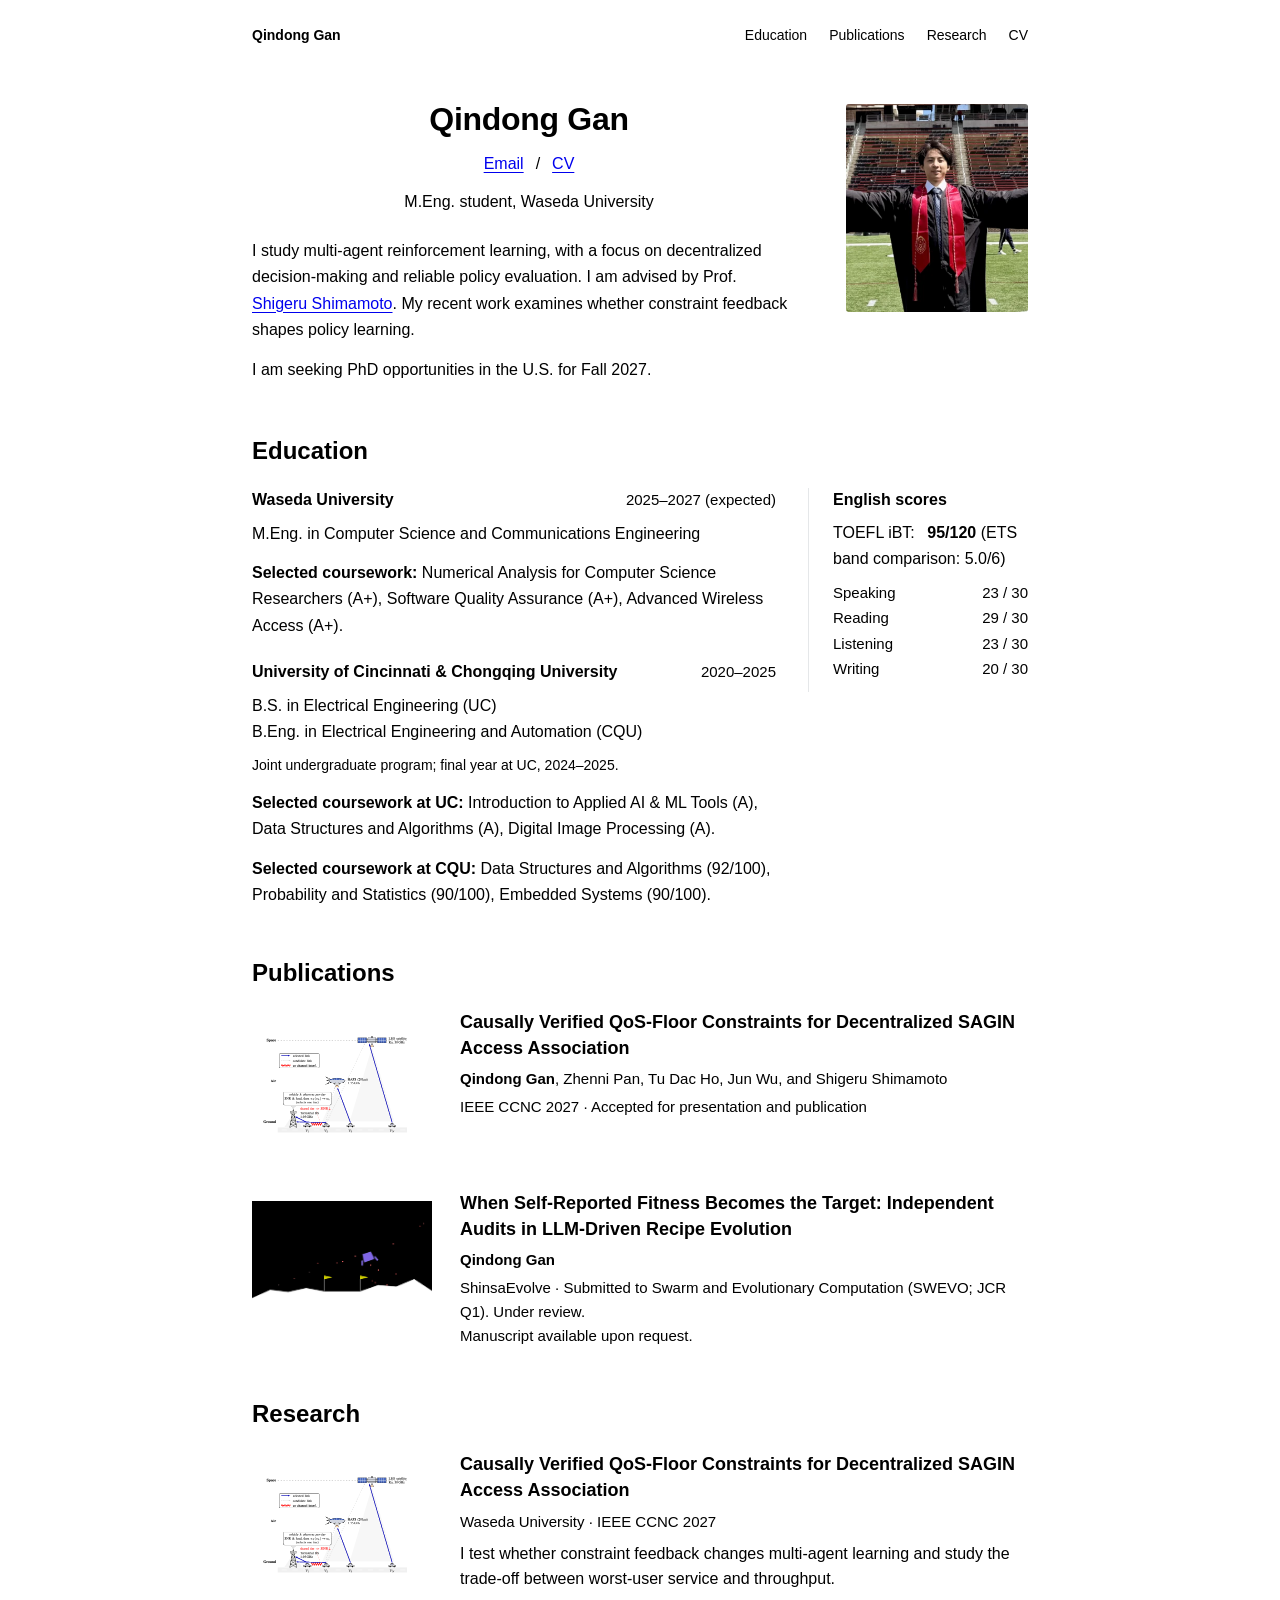
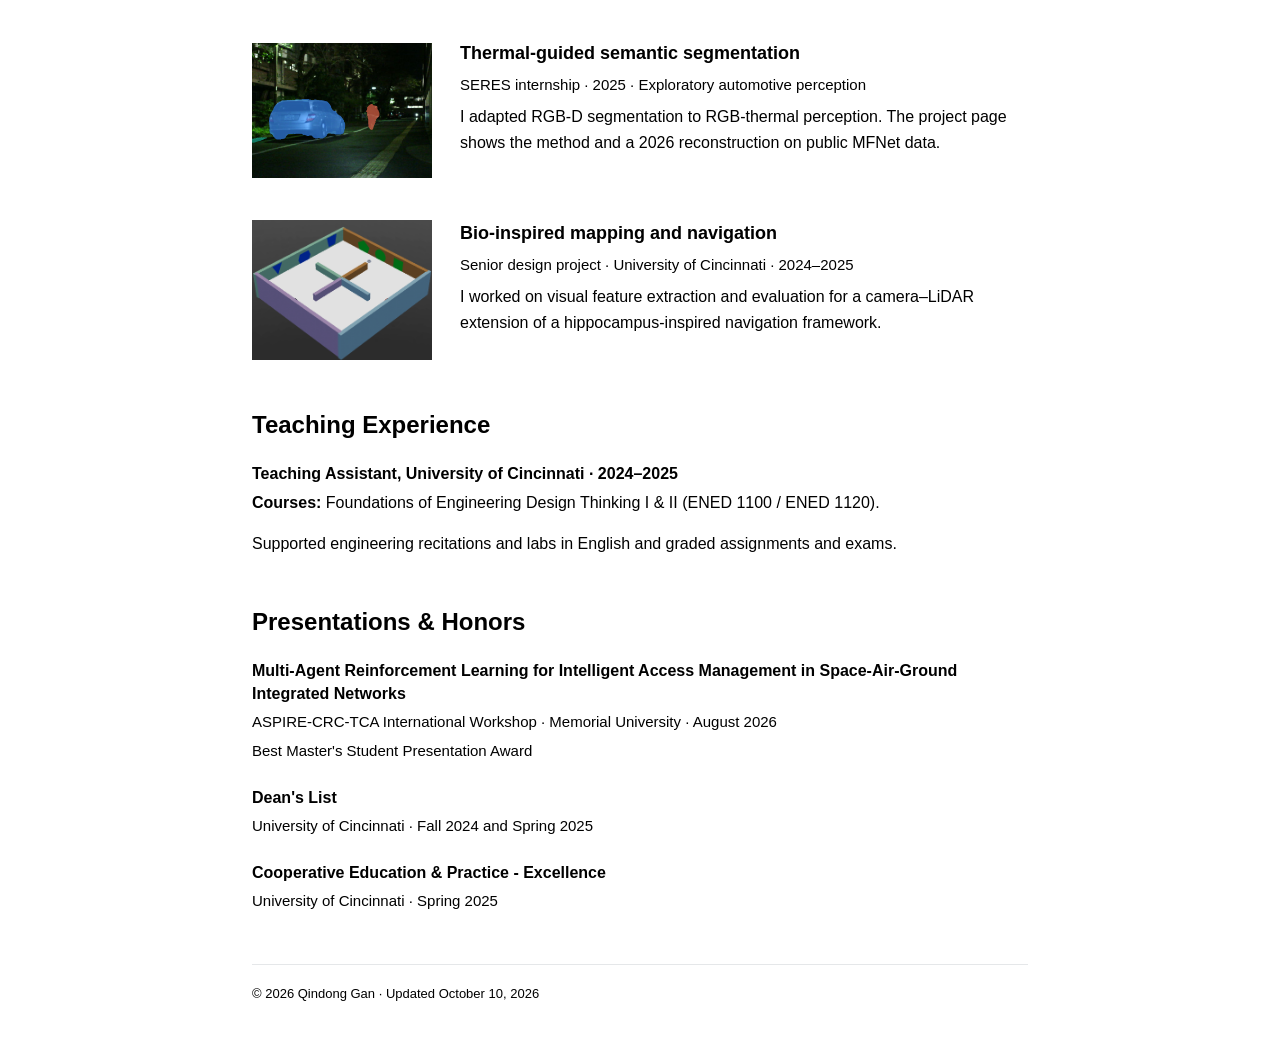
==== commit a682a469: "Update academic CV, contact email and submission status" ====
--- a/index.html
+++ b/index.html
@@ -30,7 +30,7 @@
 <div class="intro-copy">
 <div class="intro-identity">
 <h1>Qindong Gan</h1>
-<nav class="contact-links" aria-label="Contact and profile links"><a href="mailto:ganqindong@fuji.waseda.jp">Email</a><a href="Qindong_Gan_CV.pdf">CV</a></nav>
+<nav class="contact-links" aria-label="Contact and profile links"><a href="mailto:qindong.gan@gmail.com">Email</a><a href="Qindong_Gan_CV.pdf">CV</a></nav>
 <p class="role">M.Eng. student, Waseda University</p>
 </div>
 <div class="bio">
@@ -77,7 +77,7 @@
 <div>
 <h3>When Self-Reported Fitness Becomes the Target: Independent Audits in LLM-Driven Recipe Evolution</h3>
 <p class="authors"><strong>Qindong Gan</strong></p>
-<p class="venue">ShinsaEvolve · Submitted to Swarm and Evolutionary Computation (SWEVO).<br>Manuscript available upon request.</p>
+<p class="venue">ShinsaEvolve · Submitted to Swarm and Evolutionary Computation (SWEVO; JCR Q1). Under review.<br>Manuscript available upon request.</p>
 </div>
 </article>
 </div>
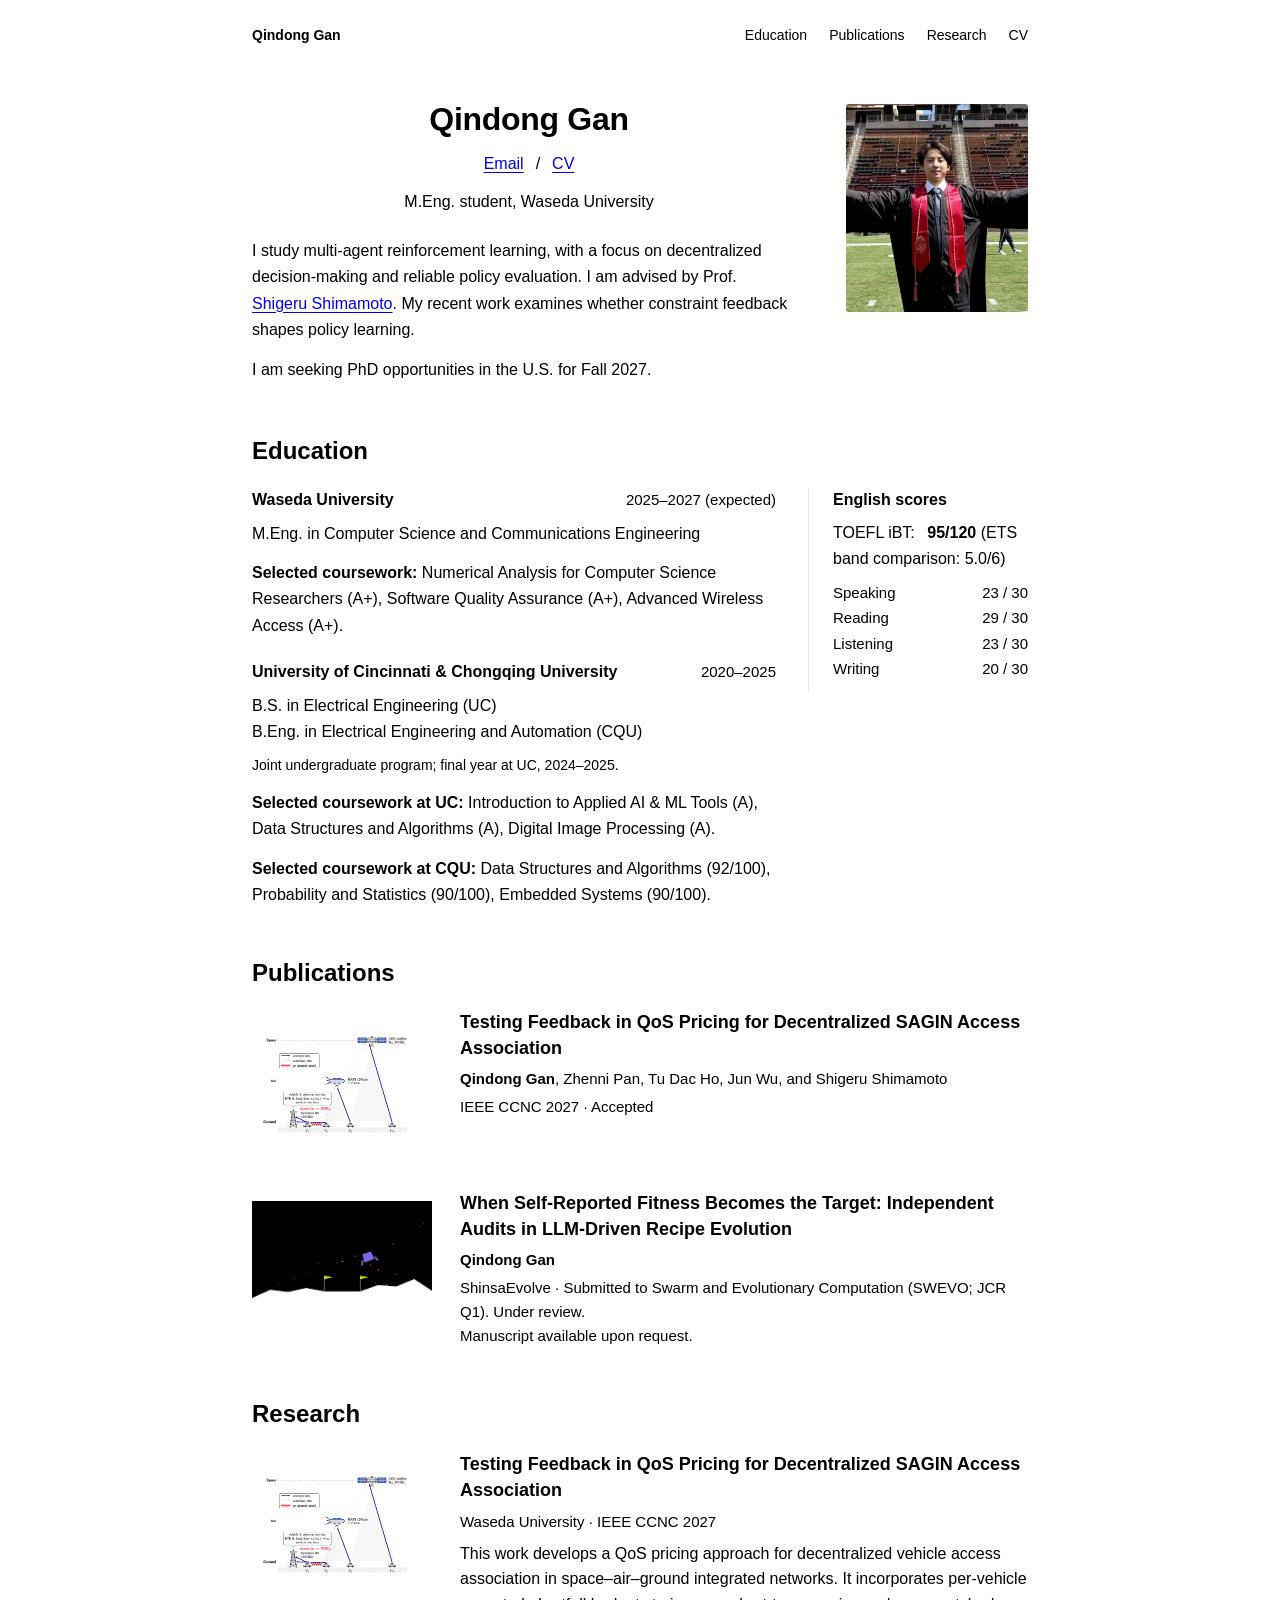
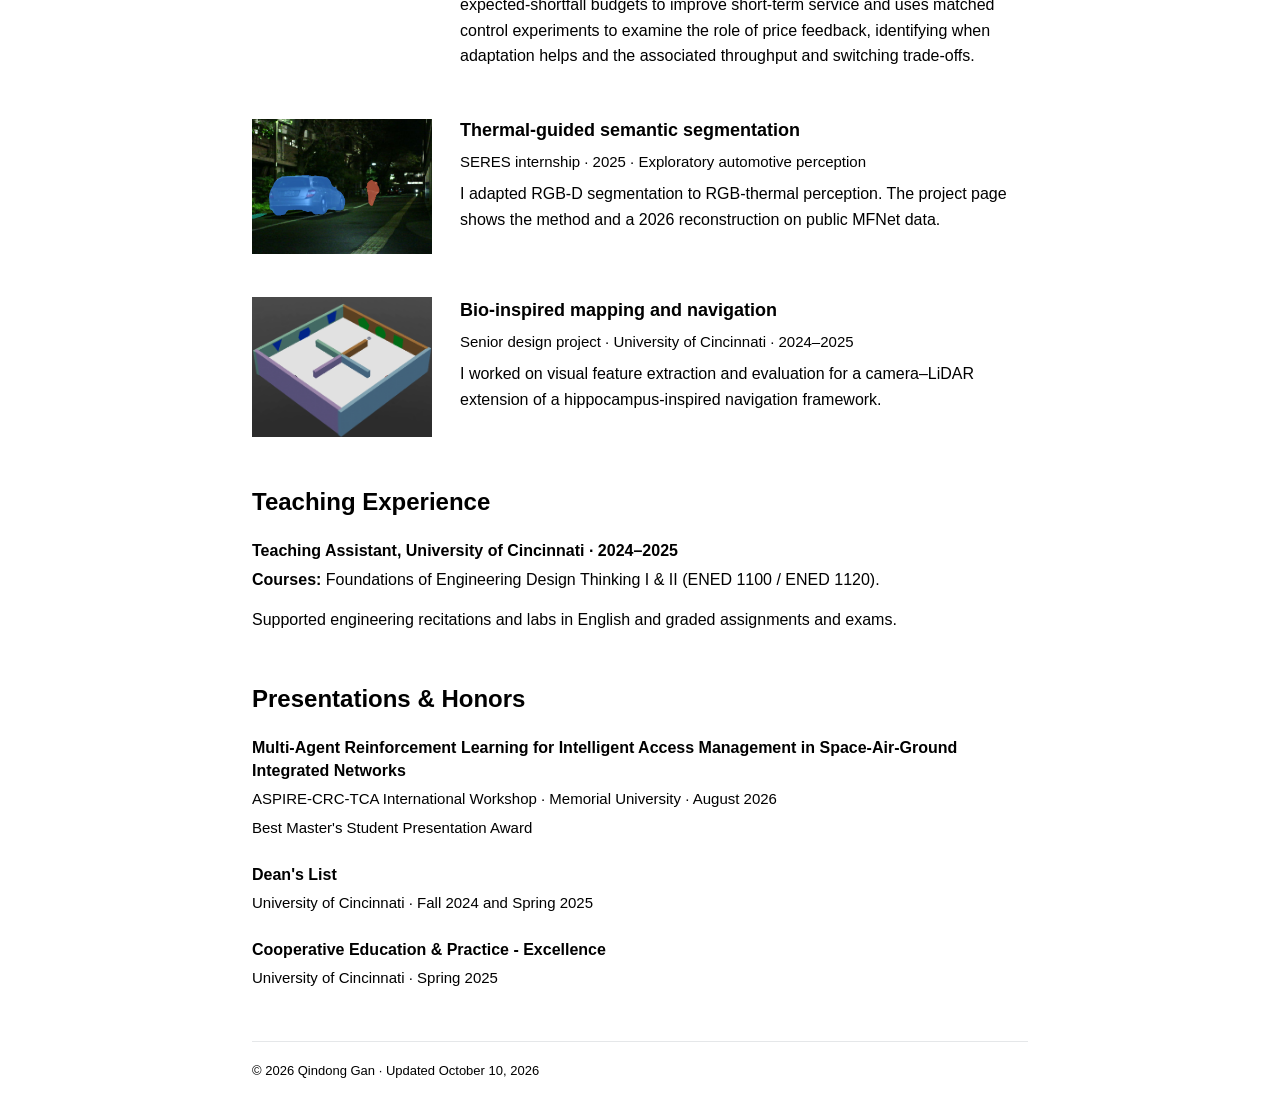
==== commit dbf42db2: "Update CCNC revised manuscript, research page and CV" ====
--- a/index.html
+++ b/index.html
@@ -67,9 +67,9 @@
 <article class="publication publication-entry project-row">
 <a class="project-thumb" href="projects/constraint-feedback.html" aria-label="View the CCNC constraint feedback paper project"><img src="assets/projects/ccnc-system.png" loading="lazy" alt="Satellite, aerial, and ground access links in the SAGIN simulation" width="720" height="450"></a>
 <div>
-<h3><a href="projects/constraint-feedback.html">Causally Verified QoS-Floor Constraints for Decentralized SAGIN Access Association</a></h3>
+<h3><a href="projects/constraint-feedback.html">Testing Feedback in QoS Pricing for Decentralized SAGIN Access Association</a></h3>
 <p class="authors"><strong>Qindong Gan</strong>, Zhenni Pan, Tu Dac Ho, Jun Wu, and Shigeru Shimamoto</p>
-<p class="venue">IEEE CCNC 2027 · Accepted for presentation and publication</p>
+<p class="venue">IEEE CCNC 2027 · Accepted</p>
 </div>
 </article>
 <article class="publication publication-entry project-row">
@@ -88,9 +88,9 @@
 <article class="project-row" id="ccnc-project">
 <a class="project-thumb" href="projects/constraint-feedback.html" aria-label="View the constraint feedback project"><img src="assets/projects/ccnc-system.png" alt="Satellite, aerial, and ground access links in the SAGIN simulation" width="720" height="450"></a>
 <div>
-<h3><a href="projects/constraint-feedback.html">Causally Verified QoS-Floor Constraints for Decentralized SAGIN Access Association</a></h3>
+<h3><a href="projects/constraint-feedback.html">Testing Feedback in QoS Pricing for Decentralized SAGIN Access Association</a></h3>
 <p class="meta">Waseda University · IEEE CCNC 2027</p>
-<p>I test whether constraint feedback changes multi-agent learning and study the trade-off between worst-user service and throughput.</p>
+<p>This work develops a QoS pricing approach for decentralized vehicle access association in space–air–ground integrated networks. It incorporates per-vehicle expected-shortfall budgets to improve short-term service and uses matched control experiments to examine the role of price feedback, identifying when adaptation helps and the associated throughput and switching trade-offs.</p>
 </div>
 </article>
 <article class="project-row" id="segmentation-project">
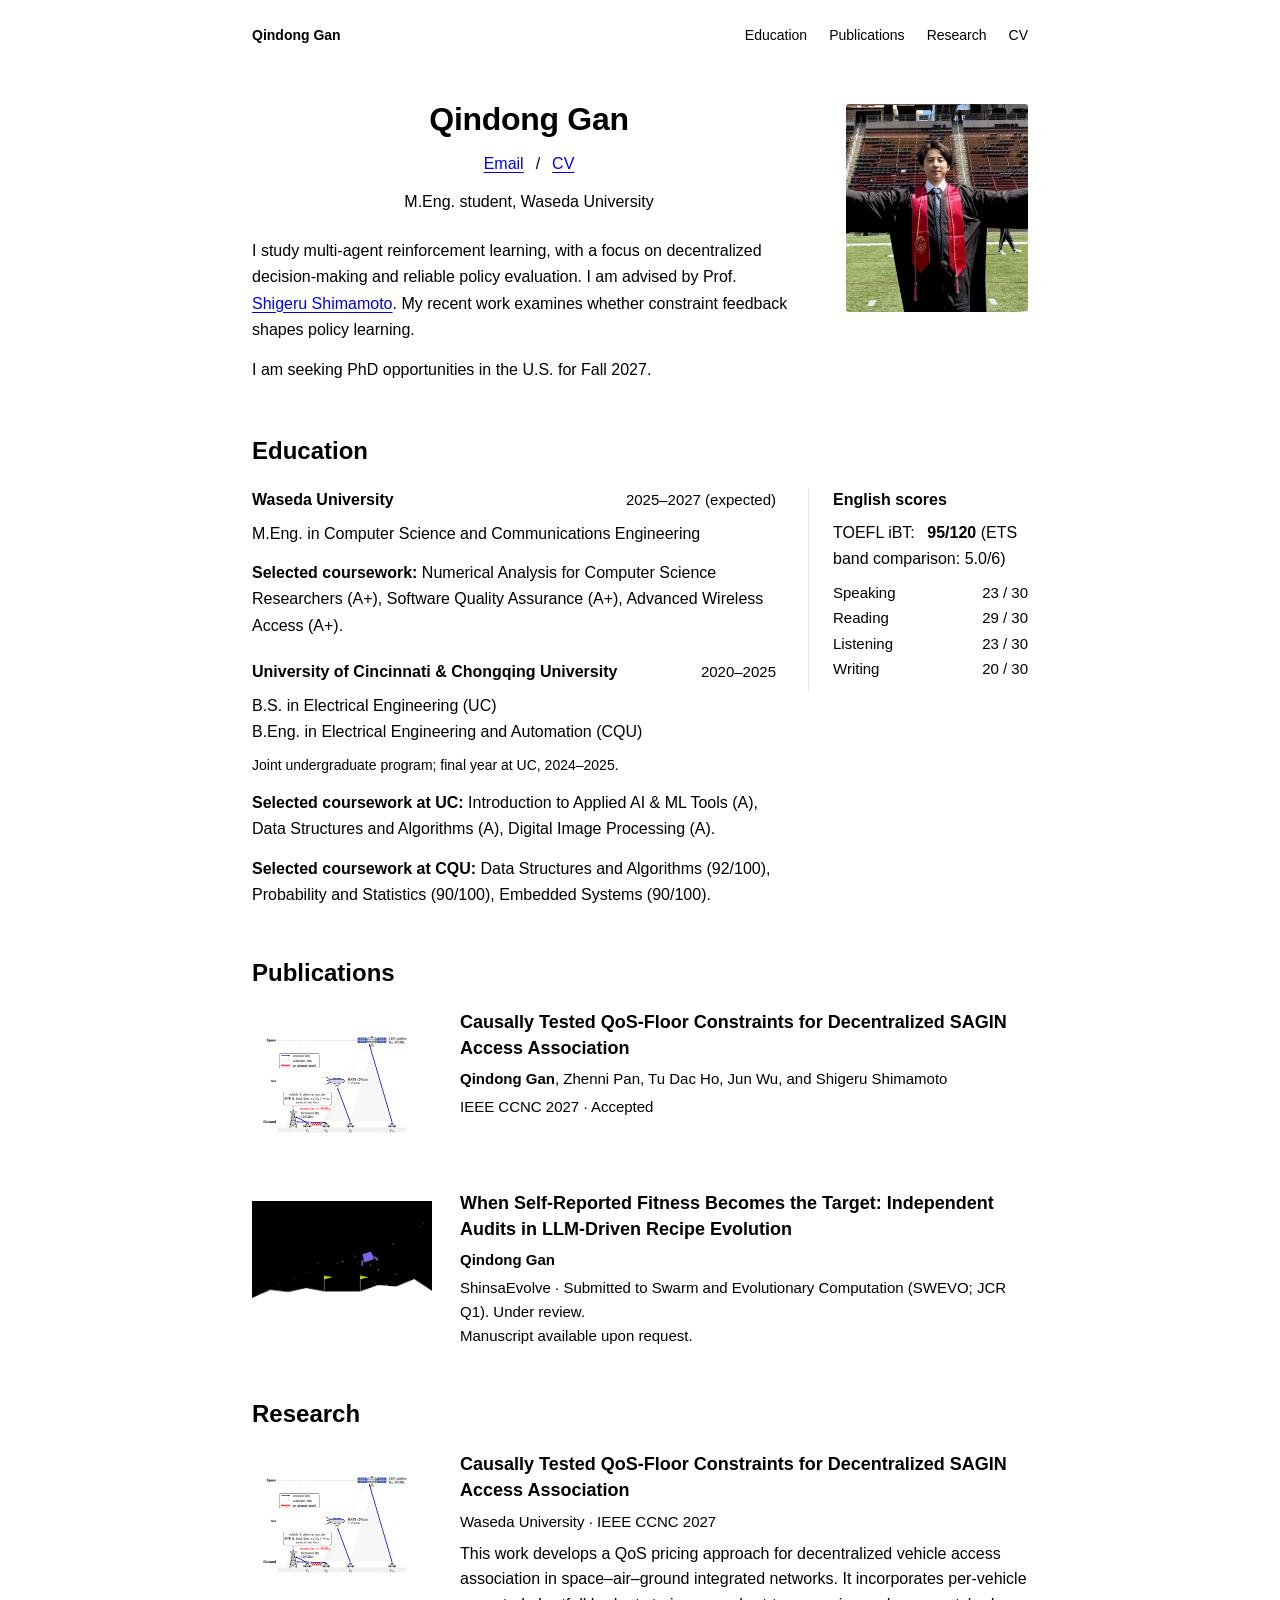
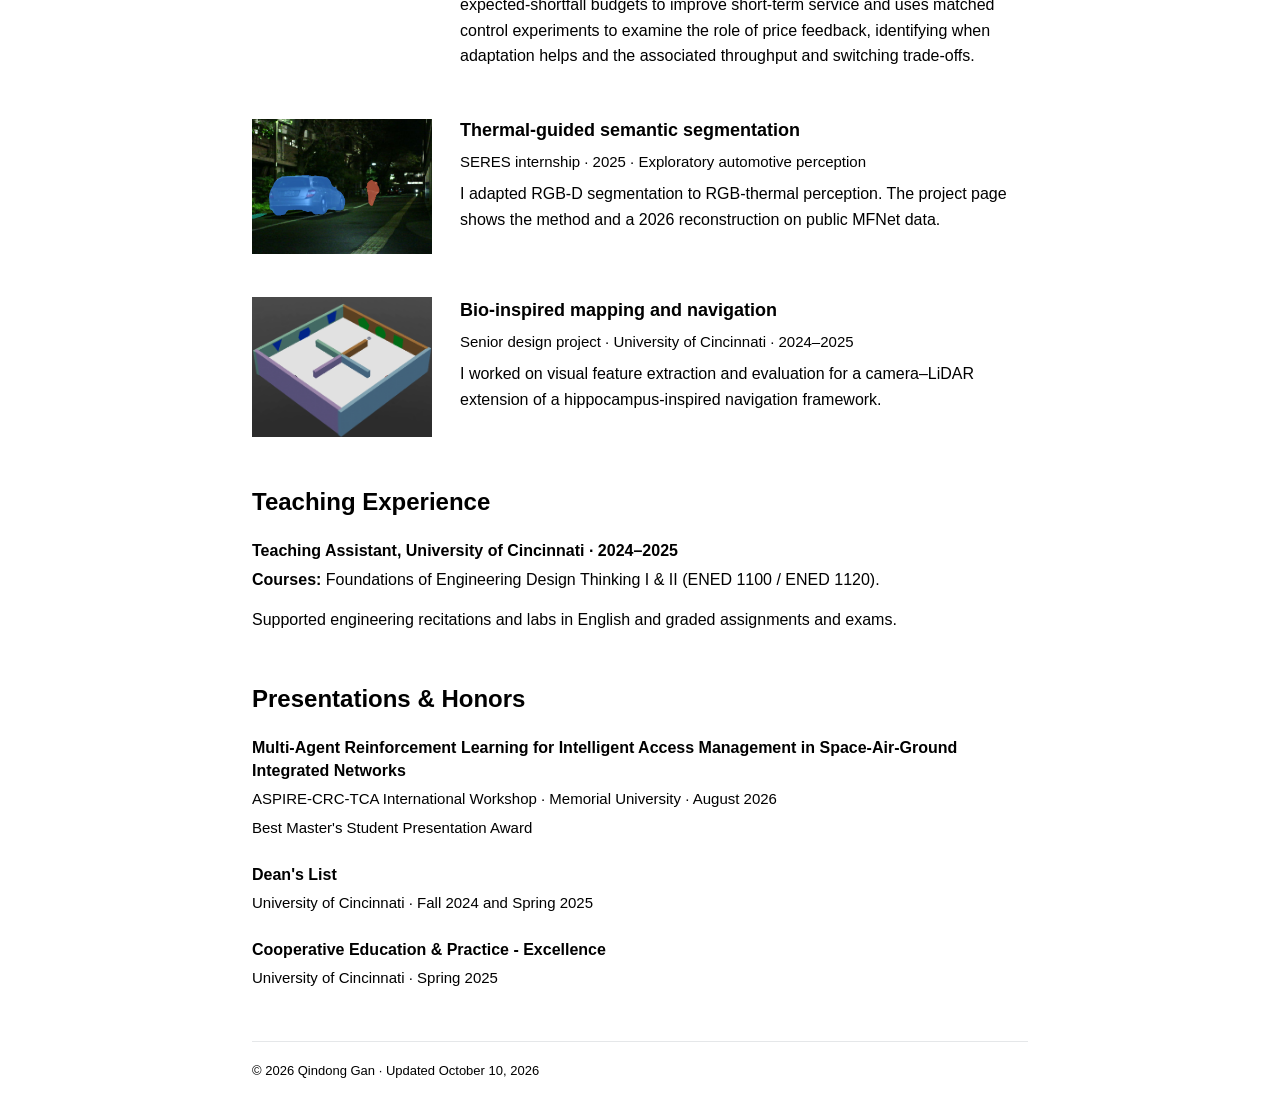
==== commit d6f6a8bd: "Update CCNC 2027 paper title" ====
--- a/index.html
+++ b/index.html
@@ -67,7 +67,7 @@
 <article class="publication publication-entry project-row">
 <a class="project-thumb" href="projects/constraint-feedback.html" aria-label="View the CCNC constraint feedback paper project"><img src="assets/projects/ccnc-system.png" loading="lazy" alt="Satellite, aerial, and ground access links in the SAGIN simulation" width="720" height="450"></a>
 <div>
-<h3><a href="projects/constraint-feedback.html">Testing Feedback in QoS Pricing for Decentralized SAGIN Access Association</a></h3>
+<h3><a href="projects/constraint-feedback.html">Causally Tested QoS-Floor Constraints for Decentralized SAGIN Access Association</a></h3>
 <p class="authors"><strong>Qindong Gan</strong>, Zhenni Pan, Tu Dac Ho, Jun Wu, and Shigeru Shimamoto</p>
 <p class="venue">IEEE CCNC 2027 · Accepted</p>
 </div>
@@ -88,7 +88,7 @@
 <article class="project-row" id="ccnc-project">
 <a class="project-thumb" href="projects/constraint-feedback.html" aria-label="View the constraint feedback project"><img src="assets/projects/ccnc-system.png" alt="Satellite, aerial, and ground access links in the SAGIN simulation" width="720" height="450"></a>
 <div>
-<h3><a href="projects/constraint-feedback.html">Testing Feedback in QoS Pricing for Decentralized SAGIN Access Association</a></h3>
+<h3><a href="projects/constraint-feedback.html">Causally Tested QoS-Floor Constraints for Decentralized SAGIN Access Association</a></h3>
 <p class="meta">Waseda University · IEEE CCNC 2027</p>
 <p>This work develops a QoS pricing approach for decentralized vehicle access association in space–air–ground integrated networks. It incorporates per-vehicle expected-shortfall budgets to improve short-term service and uses matched control experiments to examine the role of price feedback, identifying when adaptation helps and the associated throughput and switching trade-offs.</p>
 </div>
